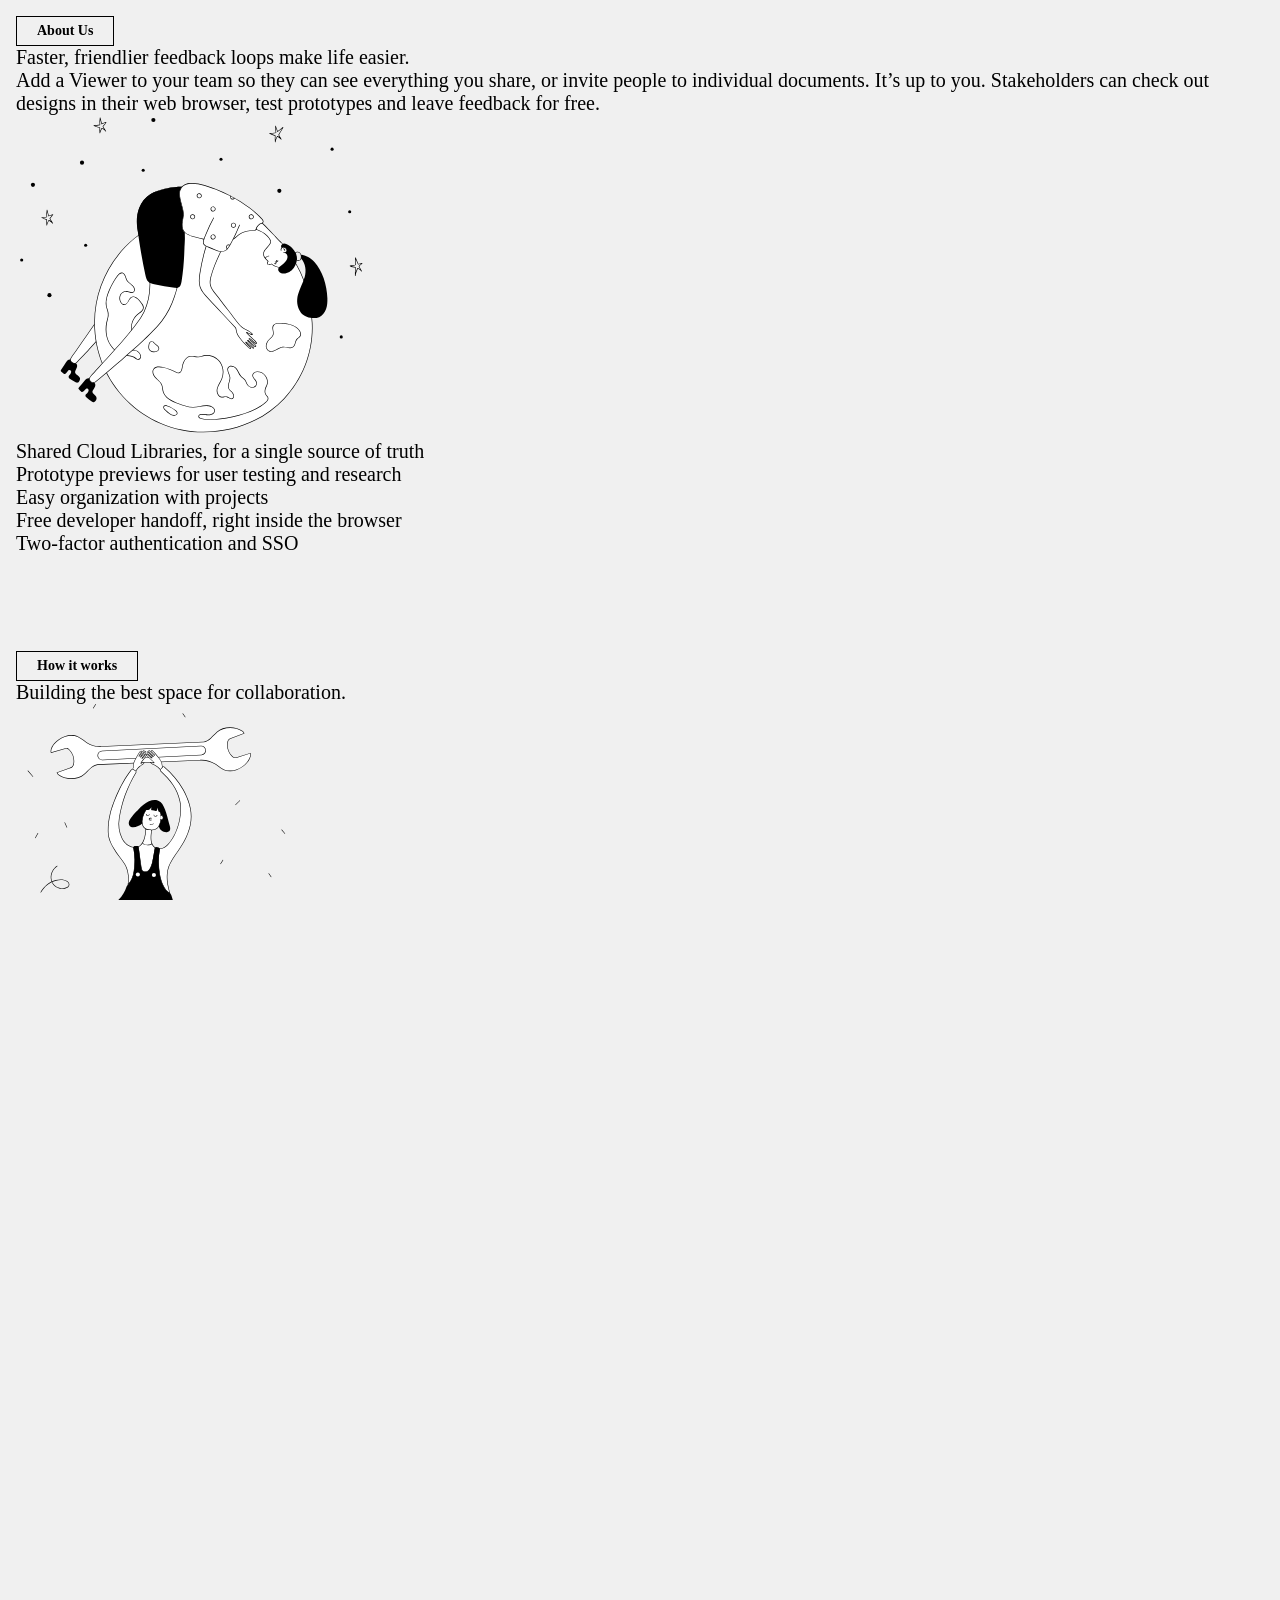
==== 2.html @ 7d736aa4 "FIrst Day" ====
<!DOCTYPE html>
<html lang="en">
  <head>
    <meta charset="UTF-8" />
    <meta name="viewport" content="width=device-width, initial-scale=1.0" />
    <link rel="stylesheet" href="./index.css" />
    <link rel="stylesheet" href="./styles.css" />
    <title>2</title>
  </head>
  <body>
    <nav></nav>

    <header></header>
    <div class="sections">
      <section class="section">
        <h2 class="section-header">About Us</h2>

        <div>
          <h3>Faster, friendlier feedback loops make life easier.</h3>
          <p>
            Add a Viewer to your team so they can see everything you share, or
            invite people to individual documents. It’s up to you. Stakeholders
            can check out designs in their web browser, test prototypes and
            leave feedback for free.
          </p>
        </div>

        <div>
          <img src="./imgs/illustrations/earthfcker.svg" alt="" />

          <ul>
            <li>Shared Cloud Libraries, for a single source of truth</li>
            <li>Prototype previews for user testing and research</li>
            <li>Easy organization with projects</li>
            <li>Free developer handoff, right inside the browser</li>
            <li>Two-factor authentication and SSO</li>
          </ul>
        </div>
      </section>

      <section class="section">
        <h2 class="section-header">How it works</h2>

        <h3>Building the best space for collaboration.</h3>

        <img src="./imgs/illustrations/chinila.svg" alt="" />

        <div class="steps">
          <div class="step">
            <img
              class="step-image"
              src="./imgs/uiElements/icons/puzzle.svg"
              alt=""
            />
            <div class="step-text">
              <h4 class="step-heading">Shared Cloud Libraries</h4>
              <p class="step-paragraph">
                Navigate to the Your work panel in the left sidebar. Select the
                library you want to share. Select the Share icon in the upper
                right to share the library.
              </p>
            </div>
          </div>
          <div class="step">
            <img
              class="step-image"
              src="./imgs/uiElements/icons/dev.svg"
              alt=""
            />
            <div class="step-text">
              <h4 class="step-heading">Free developer handoff, right inside</h4>
              <p class="step-paragraph">
                Cloud Inspector makes it easy for developers to get the
                information they need to turn pixels into code — all in the
                browser and, most importantly, for free.
              </p>
            </div>
          </div>
          <div class="step">
            <img
              class="step-image"
              src="./imgs/uiElements/icons/rocket.svg"
              alt=""
            />
            <div class="step-text">
              <h4 class="step-heading">Real-time collaborative editing</h4>
              <p class="step-paragraph">
                Room Service helps you build real-time collaborative features.
                Add real-time data sync! Let users edit the same data at the
                same time.
              </p>
            </div>
          </div>
          <div class="step">
            <img
              class="step-image"
              src="./imgs/uiElements/icons/box.svg"
              alt=""
            />
            <div class="step-text">
              <h4 class="step-heading">Integrations with the Cloud API</h4>
              <p class="step-paragraph">
                Unlocking that value requires an iPaaS that delivers the
                transformative power of APIs and integration.
              </p>
            </div>
          </div>
        </div>
      </section>
      <section class="section__price">
        <h2 class="section-header">PRICING</h2>
        <div>
          <h3>Select a membership level the right price for you.</h3>
          <p>
            Prices listed in USD. Taxes may apply. By using program you agree to
            our terms and policies.
          </p>
          <img src="./imgs/illustrations/svin.svg" alt="" />
        </div>
        <div class="pricing__sel">
          <div class="pricedesc">
            <div class="pricehead">
              <img
                src="./imgs/uiElements/price/p49.svg"
                alt=""
                class="priceimg"
              />
              <h4 class="pricename">A pay-once license, just for you</h4>
            </div>
            <ul class="pricepoint">
              <li class="pricepoint-item">
                <span class="pricepoint-dot"></span>The Mac app
              </li>
              <li class="pricepoint-item">
                <span class="pricepoint-dot"></span>Beautiful White_level
              </li>
              <li class="pricepoint-item">
                <span class="pricepoint-dot"></span>One year of saving
              </li>
            </ul>
          </div>
          <a
            href="https://www.youtube.com/watch?v=dQw4w9WgXcQ"
            class="button__black"
            >Join</a
          >
        </div>
        <div class="pricing__dark">
          <div class="pricedesc">
            <div class="pricehead">
              <img
                src="./imgs/uiElements/price/p99.svg"
                alt=""
                class="priceimg"
              />
              <h4 class="pricename__white">Pro account, just for you</h4>
            </div>
            <ul class="pricepoint">
              <li class="pricepoint-item__white">
                <span class="pricepoint-dot__white"></span>The Mac app
              </li>
              <li class="pricepoint-item__white">
                <span class="pricepoint-dot__white"></span>One year of Mac app
              </li>
              <li class="pricepoint-item__white">
                <span class="pricepoint-dot__white"></span>One year of saving
              </li>
              <li class="pricepoint-item__white">
                <span class="pricepoint-dot__white"></span>A personal Cloud
              </li>
              <li class="pricepoint-item__white">
                <span class="pricepoint-dot__white"></span>All tools, just for
                you
              </li>
            </ul>
          </div>
          <a
            href="https://www.youtube.com/watch?v=dQw4w9WgXcQ"
            class="button__white"
            >Join</a
          >
        </div>
        <div class="pricing">
          <div class="pricedesc">
            <div class="pricehead">
              <img
                src="./imgs/uiElements/price/p49.svg"
                alt=""
                class="priceimg"
              />
              <h4 class="pricename">A subscription for the whole team</h4>
            </div>
            <ul class="pricepoint">
              <li class="pricepoint-item">
                <span class="pricepoint-dot"></span>Access to the Mac app
              </li>
              <li class="pricepoint-item">
                <span class="pricepoint-dot"></span>Cloud workspace
              </li>
              <li class="pricepoint-item">
                <span class="pricepoint-dot"></span>Free Cloud access
              </li>
              <li class="pricepoint-item">
                <span class="pricepoint-dot"></span>Easy team management
              </li>
              <li class="pricepoint-item">
                <span class="pricepoint-dot"></span>No license key required
              </li>
            </ul>
          </div>
          <a
            href="https://www.youtube.com/watch?v=dQw4w9WgXcQ"
            class="button__black"
            >Join</a
          >
        </div>
      </section>
    </div>
    <footer></footer>
  </body>
</html>
---- index.css ----
* {
  scroll-behavior: smooth;
  list-style: none;
  transition: 0.2s;

  margin: 0;

  border: none;
  outline: 0;

  padding: 0;

  box-sizing: border-box;

  background: transparent;

  font-size: 20px;
  font-weight: 400;
  letter-spacing: normal;
  text-decoration: none;
  color: black;
  font-family: def;
  -webkit-font-smoothing: antialiased;
  -moz-osx-font-smoothing: grayscale;
}

@font-face {
  font-family: def;
  src: url("./fonts/PPNeueMachina-Regular.otf");
  font-weight: 400;
}
@font-face {
  font-family: def;
  src: url("./fonts/PPNeueMachina-Light.otf");
  font-weight: 300;
}

@font-face {
  font-family: def;
  src: url("./fonts/PPNeueMachina-Ultrabold.otf");
  font-weight: 800;
}

a,
button,
input[type="submit"] {
  cursor: pointer;
}

*:disabled {
  cursor: not-allowed;
}

input::-webkit-outer-spin-button,
input::-webkit-inner-spin-button {
  -webkit-appearance: none;
  margin: 0;
}

input[type="number"] {
  -moz-appearance: textfield;
}

img {
  user-drag: none;
  -webkit-user-drag: none;
  user-select: none;
  -moz-user-select: none;
  -webkit-user-select: none;
  -ms-user-select: none;
}

html,
body,
#root,
#app {
  background-color: #f0f0f0;

  overflow-x: hidden;
  min-height: 100svh;
  height: 100%;
}
---- styles.css ----
.sections {
  display: flex;
  flex-direction: column;
  align-items: flex-start;
  gap: 64px;
}
.section {
  padding: 16px;
  display: flex;
  flex-direction: column;
  align-items: flex-start;
}

.section__price {
  gap: 24px;
  padding: 16px;
  display: flex;
  flex-direction: column;
  align-items: flex-start;
}

.section-header {
  border: 1px solid black;

  padding: 6px 20px;

  font-size: 14px;
  font-weight: 800;
}

.pricedesc {
  display: flex;
  flex-direction: column;
  align-items: center;
  justify-content: flex-start;
  gap: 60px;
}

.pricing {
  background-color: white;
  height: 640px;
  width: 100%;
  display: flex;
  flex-direction: column;
  align-items: flex-start;
  justify-content: space-between;
  padding: 40px;
}

.pricing__sel {
  background-color: white;
  height: 640px;
  width: 100%;
  display: flex;
  border: 1px solid black;
  flex-direction: column;
  align-items: flex-start;
  justify-content: space-between;
  padding: 40px;
}

.pricing__dark {
  height: 640px;
  width: 100%;
  display: flex;
  flex-direction: column;
  align-items: flex-start;
  justify-content: space-between;
  padding: 40px;
  background-color: #151515;
}

.pricehead {
  display: flex;
  align-items: flex-start;
  justify-content: flex-start;
  flex-direction: column;
  gap: 20px;
}

.pricename {
  max-width: 213px;
}

.button__black {
  display: flex;
  background-color: black;
  color: white;
  flex-direction: row;
  justify-content: center;
  align-items: center;
  padding: 14px 36px;
  width: 100%;
}

.pricepoint {
  display: flex;
  flex-direction: column;
  gap: 24px;
}
.pricepoint-item {
  display: flex;
  align-items: center;
}
.pricepoint-dot {
  margin: 0 15px;
  display: block;

  width: 10px;
  height: 10px;
  background-color: #151515;
}

.button__white {
  display: flex;
  background-color: white;
  color: black;
  flex-direction: row;
  justify-content: center;
  align-items: center;
  padding: 14px 36px;
  width: 100%;
}

.pricepoint-dot__white {
  margin: 0 15px;
  display: block;

  width: 10px;
  height: 10px;
  background-color: white;
}

.pricename__white {
  color: white;
}
.pricepoint-item__white {
  color: white;
  display: flex;
  align-items: center;
}
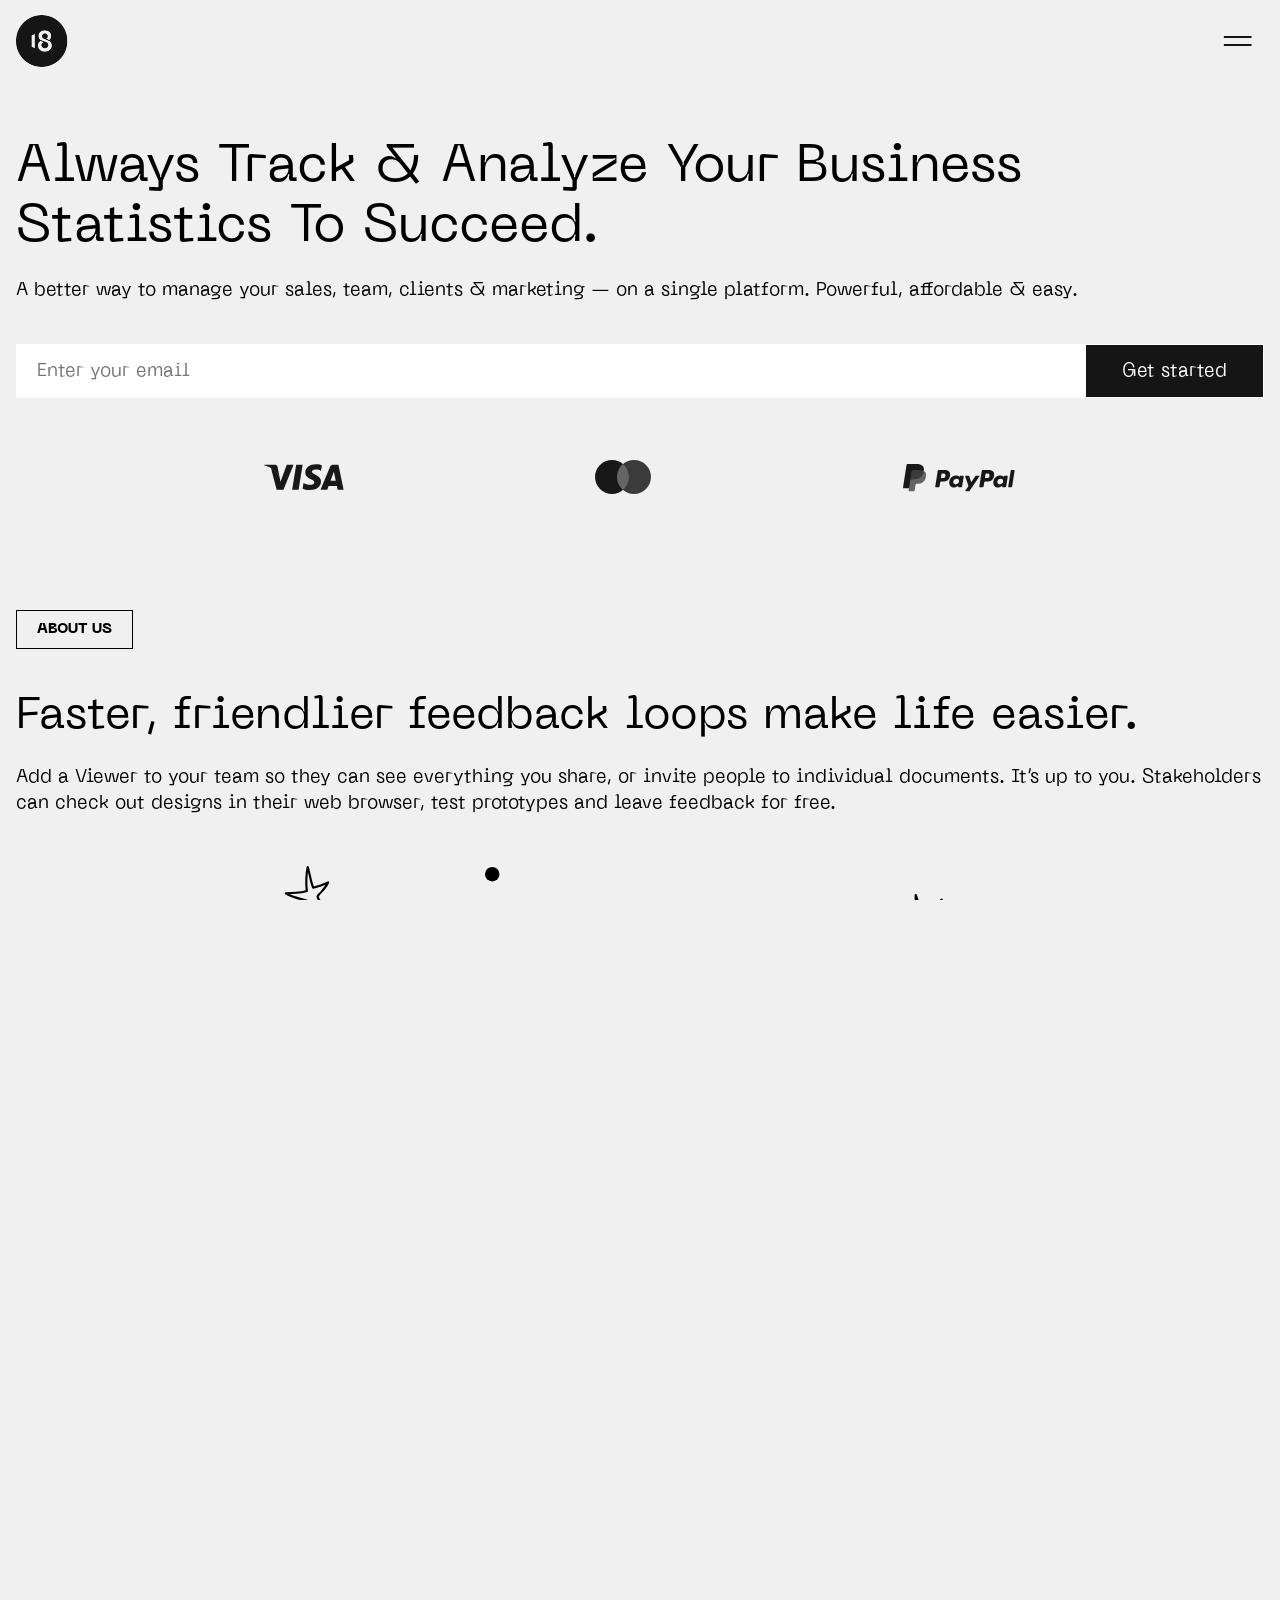
==== commit c257816b: "fix fonts and release mobile version" ====
--- a/2.html
+++ b/2.html
@@ -8,14 +8,47 @@
     <title>2</title>
   </head>
   <body>
-    <nav></nav>
-
-    <header></header>
+    <nav>
+      <div class="nav">
+        <img src="./imgs/logotype/18dark.png" alt="" />
+        <img src="./imgs/uiElements/icons/sandwich.svg" alt="" />
+      </div>
+    </nav>
+
+    <header>
+      <div class="header">
+        <div class="headerdesc">
+          <h1 class="header__heading">
+            Always Track & Analyze Your Business Statistics To Succeed.
+          </h1>
+          <p>
+            A better way to manage your sales, team, clients & marketing — on a
+            single platform. Powerful, affordable & easy.
+          </p>
+        </div>
+        <div class="headerstart">
+          <div class="headermail">
+            <input
+              type="text"
+              placeholder="Enter your email"
+              class="mailenter"
+            />
+            <a href="https://www.template.net/employee" class="getstarted"
+              >Get started</a
+            >
+          </div>
+          <div class="headerpay">
+            <img src="./imgs/uiElements/methods/visa.svg" alt="" />
+            <img src="./imgs/uiElements/methods/mastercard.svg" alt="" />
+            <img src="./imgs/uiElements/methods/paypal.svg" alt="" />
+          </div>
+        </div>
+      </div>
+    </header>
     <div class="sections">
       <section class="section">
         <h2 class="section-header">About Us</h2>
-
-        <div>
+        <div class="section-content">
           <h3>Faster, friendlier feedback loops make life easier.</h3>
           <p>
             Add a Viewer to your team so they can see everything you share, or
@@ -24,18 +57,33 @@
             leave feedback for free.
           </p>
         </div>
-
-        <div>
-          <img src="./imgs/illustrations/earthfcker.svg" alt="" />
-
-          <ul>
-            <li>Shared Cloud Libraries, for a single source of truth</li>
-            <li>Prototype previews for user testing and research</li>
-            <li>Easy organization with projects</li>
-            <li>Free developer handoff, right inside the browser</li>
-            <li>Two-factor authentication and SSO</li>
-          </ul>
-        </div>
+        <img
+          src="./imgs/illustrations/earthfcker.svg"
+          class="section_img"
+          alt=""
+        />
+
+        <ul class="pricepoint">
+          <li class="pricepoint-item">
+            <span class="pricepoint-dot"></span>Shared Cloud Libraries, for a
+            single source of truth
+          </li>
+          <li class="pricepoint-item">
+            <span class="pricepoint-dot"></span>Prototype previews for user
+            testing and research
+          </li>
+          <li class="pricepoint-item">
+            <span class="pricepoint-dot"></span>Easy organization with projects
+          </li>
+          <li class="pricepoint-item">
+            <span class="pricepoint-dot"></span>Free developer handoff, right
+            inside the browser
+          </li>
+          <li class="pricepoint-item">
+            <span class="pricepoint-dot"></span>Two-factor authentication and
+            SSO
+          </li>
+        </ul>
       </section>
 
       <section class="section">
@@ -43,7 +91,11 @@
 
         <h3>Building the best space for collaboration.</h3>
 
-        <img src="./imgs/illustrations/chinila.svg" alt="" />
+        <img
+          src="./imgs/illustrations/chinila.svg"
+          alt=""
+          class="section_img"
+        />
 
         <div class="steps">
           <div class="step">
@@ -107,115 +159,246 @@
           </div>
         </div>
       </section>
-      <section class="section__price">
+      <section class="section">
         <h2 class="section-header">PRICING</h2>
-        <div>
-          <h3>Select a membership level the right price for you.</h3>
+        <div class="priceing_cards">
+          <div class="section__price__desc">
+            <h3>Select a membership level the right price for you.</h3>
+            <p>
+              Prices listed in USD. Taxes may apply. By using program you agree
+              to our terms and policies.
+            </p>
+          </div>
+          <img src="./imgs/illustrations/svin.svg" alt="" class="section_img" />
+          <div class="pricing__sel">
+            <div class="pricedesc">
+              <div class="pricehead">
+                <img
+                  src="./imgs/uiElements/price/p49.svg"
+                  alt=""
+                  class="priceimg"
+                />
+                <h4 class="pricename">A pay-once license, just for you</h4>
+              </div>
+              <ul class="pricepoint">
+                <li class="pricepoint-item">
+                  <span class="pricepoint-dot"></span>The Mac app
+                </li>
+                <li class="pricepoint-item">
+                  <span class="pricepoint-dot"></span>Beautiful White_level
+                </li>
+                <li class="pricepoint-item">
+                  <span class="pricepoint-dot"></span>One year of saving
+                </li>
+              </ul>
+            </div>
+            <a
+              href="https://www.youtube.com/watch?v=dQw4w9WgXcQ"
+              class="button__black"
+              >Join</a
+            >
+          </div>
+          <div class="pricing__dark">
+            <div class="pricedesc">
+              <div class="pricehead">
+                <img
+                  src="./imgs/uiElements/price/p99.svg"
+                  alt=""
+                  class="priceimg"
+                />
+                <h4 class="pricename__white">Pro account, just for you</h4>
+              </div>
+              <ul class="pricepoint">
+                <li class="pricepoint-item__white">
+                  <span class="pricepoint-dot__white"></span>The Mac app
+                </li>
+                <li class="pricepoint-item__white">
+                  <span class="pricepoint-dot__white"></span>One year of Mac app
+                </li>
+                <li class="pricepoint-item__white">
+                  <span class="pricepoint-dot__white"></span>One year of saving
+                </li>
+                <li class="pricepoint-item__white">
+                  <span class="pricepoint-dot__white"></span>A personal Cloud
+                </li>
+                <li class="pricepoint-item__white">
+                  <span class="pricepoint-dot__white"></span>All tools, just for
+                  you
+                </li>
+              </ul>
+            </div>
+            <a
+              href="https://www.youtube.com/watch?v=dQw4w9WgXcQ"
+              class="button__white"
+              >Join</a
+            >
+          </div>
+          <div class="pricing">
+            <div class="pricedesc">
+              <div class="pricehead">
+                <img
+                  src="./imgs/uiElements/price/p49.svg"
+                  alt=""
+                  class="priceimg"
+                />
+                <h4 class="pricename">A subscription for the whole team</h4>
+              </div>
+              <ul class="pricepoint">
+                <li class="pricepoint-item">
+                  <span class="pricepoint-dot"></span>Access to the Mac app
+                </li>
+                <li class="pricepoint-item">
+                  <span class="pricepoint-dot"></span>Cloud workspace
+                </li>
+                <li class="pricepoint-item">
+                  <span class="pricepoint-dot"></span>Free Cloud access
+                </li>
+                <li class="pricepoint-item">
+                  <span class="pricepoint-dot"></span>Easy team management
+                </li>
+                <li class="pricepoint-item">
+                  <span class="pricepoint-dot"></span>No license key required
+                </li>
+              </ul>
+            </div>
+            <a
+              href="https://www.youtube.com/watch?v=dQw4w9WgXcQ"
+              class="button__black"
+              >Join</a
+            >
+          </div>
+        </div>
+      </section>
+      <section class="section">
+        <h2 class="section-header">faqs</h2>
+        <div class="section-content">
+          <h3>Common Questions</h3>
           <p>
-            Prices listed in USD. Taxes may apply. By using program you agree to
-            our terms and policies.
+            The online form also provides links to a set of frequently asked
+            questions, other information materials related to the financial
+            disclosure programme.
           </p>
-          <img src="./imgs/illustrations/svin.svg" alt="" />
-        </div>
-        <div class="pricing__sel">
-          <div class="pricedesc">
-            <div class="pricehead">
-              <img
-                src="./imgs/uiElements/price/p49.svg"
-                alt=""
-                class="priceimg"
-              />
-              <h4 class="pricename">A pay-once license, just for you</h4>
-            </div>
-            <ul class="pricepoint">
-              <li class="pricepoint-item">
-                <span class="pricepoint-dot"></span>The Mac app
-              </li>
-              <li class="pricepoint-item">
-                <span class="pricepoint-dot"></span>Beautiful White_level
-              </li>
-              <li class="pricepoint-item">
-                <span class="pricepoint-dot"></span>One year of saving
-              </li>
-            </ul>
-          </div>
-          <a
-            href="https://www.youtube.com/watch?v=dQw4w9WgXcQ"
-            class="button__black"
-            >Join</a
-          >
-        </div>
-        <div class="pricing__dark">
-          <div class="pricedesc">
-            <div class="pricehead">
-              <img
-                src="./imgs/uiElements/price/p99.svg"
-                alt=""
-                class="priceimg"
-              />
-              <h4 class="pricename__white">Pro account, just for you</h4>
-            </div>
-            <ul class="pricepoint">
-              <li class="pricepoint-item__white">
-                <span class="pricepoint-dot__white"></span>The Mac app
-              </li>
-              <li class="pricepoint-item__white">
-                <span class="pricepoint-dot__white"></span>One year of Mac app
-              </li>
-              <li class="pricepoint-item__white">
-                <span class="pricepoint-dot__white"></span>One year of saving
-              </li>
-              <li class="pricepoint-item__white">
-                <span class="pricepoint-dot__white"></span>A personal Cloud
-              </li>
-              <li class="pricepoint-item__white">
-                <span class="pricepoint-dot__white"></span>All tools, just for
-                you
-              </li>
-            </ul>
-          </div>
-          <a
-            href="https://www.youtube.com/watch?v=dQw4w9WgXcQ"
-            class="button__white"
-            >Join</a
-          >
-        </div>
-        <div class="pricing">
-          <div class="pricedesc">
-            <div class="pricehead">
-              <img
-                src="./imgs/uiElements/price/p49.svg"
-                alt=""
-                class="priceimg"
-              />
-              <h4 class="pricename">A subscription for the whole team</h4>
-            </div>
-            <ul class="pricepoint">
-              <li class="pricepoint-item">
-                <span class="pricepoint-dot"></span>Access to the Mac app
-              </li>
-              <li class="pricepoint-item">
-                <span class="pricepoint-dot"></span>Cloud workspace
-              </li>
-              <li class="pricepoint-item">
-                <span class="pricepoint-dot"></span>Free Cloud access
-              </li>
-              <li class="pricepoint-item">
-                <span class="pricepoint-dot"></span>Easy team management
-              </li>
-              <li class="pricepoint-item">
-                <span class="pricepoint-dot"></span>No license key required
-              </li>
-            </ul>
-          </div>
-          <a
-            href="https://www.youtube.com/watch?v=dQw4w9WgXcQ"
-            class="button__black"
-            >Join</a
-          >
+          <img
+            src="./imgs/illustrations/question.svg"
+            alt=""
+            class="section_img"
+          />
+        </div>
+        <div class="faqs">
+          <div class="faq">
+            <div class="faq-box">
+              <div class="faq-content">
+                <div class="faq-header">
+                  <h4 class="faq-header-text">
+                    How much does a Teams subscription cost?
+                  </h4>
+                  <img src="./imgs/uiElements/icons/plus.svg" alt="" />
+                </div>
+                <p class="faq-text">
+                  Contributors are members of your team who need access to use
+                  the Mac app to create and edit Sketch documents. These prices
+                  don’t include sales tax, which may still apply. Head over to
+                  our pricing page to get full details.
+                </p>
+              </div>
+            </div>
+          </div>
+          <div class="faq">
+            <div class="faq-box">
+              <div class="faq-content">
+                <div class="faq-header">
+                  <h4 class="faq-header-text">
+                    Do I still need to purchase licenses for the Mac app?
+                  </h4>
+                  <img src="./imgs/uiElements/icons/minus.svg" alt="" />
+                </div>
+                <p class="faq-text"></p>
+              </div>
+            </div>
+          </div>
+          <div class="faq">
+            <div class="faq-box">
+              <div class="faq-content">
+                <div class="faq-header">
+                  <h4 class="faq-header-text">
+                    What are the differences between Contributors and Viewers?
+                  </h4>
+                  <img src="./imgs/uiElements/icons/minus.svg" alt="" />
+                </div>
+                <p class="faq-text"></p>
+              </div>
+            </div>
+          </div>
+          <div class="faq">
+            <div class="faq-box">
+              <div class="faq-content">
+                <div class="faq-header">
+                  <h4 class="faq-header-text">
+                    How long does the free Teams subscription trial last?
+                  </h4>
+                  <img src="./imgs/uiElements/icons/minus.svg" alt="" />
+                </div>
+                <p class="faq-text"></p>
+              </div>
+            </div>
+          </div>
+          <div class="faq">
+            <div class="faq-box__last">
+              <div class="faq-content">
+                <div class="faq-header">
+                  <h4 class="faq-header-text">
+                    Will program for Teams replace volume licensing?
+                  </h4>
+                  <img src="./imgs/uiElements/icons/minus.svg" alt="" />
+                </div>
+                <p class="faq-text"></p>
+              </div>
+            </div>
+          </div>
         </div>
       </section>
     </div>
-    <footer></footer>
+    <footer class="footer">
+      <div class="logo">
+        <img src="./imgs/logotype/18light.png" alt="" />
+      </div>
+      <div class="footer-email">
+        <h3 class="footer-email__text">Want to recieve our awesome stories?</h3>
+        <div class="headermail">
+          <input type="text" placeholder="Enter your email" class="mailenter" />
+          <a href="https://www.template.net/employee" class="getstarted"
+            >Subscribe</a
+          >
+        </div>
+      </div>
+      <div class="footer-links">
+        <p class="footer-link">About us</p>
+        <p class="footer-link">How it works</p>
+        <p class="footer-link">Pricing</p>
+        <p class="footer-link">FAQs</p>
+      </div>
+      <div class="footer-links">
+        <p class="footer-link">Lead generation</p>
+        <p class="footer-link">Customer engagement</p>
+        <p class="footer-link">Customer support</p>
+        <p class="footer-link">Help Center Articles</p>
+        <p class="footer-link">Outbound Messages</p>
+      </div>
+      <div class="footer-links">
+        <p class="footer-link__heading">Email</p>
+        <p class="footer-link__alt">info@the18.design</p>
+      </div>
+      <div class="social">
+        <img src="./imgs/uiElements/social/facebook.svg" alt="" />
+        <img src="./imgs/uiElements/social/twitter.svg" alt="" />
+        <img src="./imgs/uiElements/social/google.svg" alt="" />
+        <img src="./imgs/uiElements/social/in.svg" alt="" />
+        <img src="./imgs/uiElements/social/youtube.svg" alt="" />
+      </div>
+      <p class="footer-link__alt">
+        © The 18 Design, <br />
+        All rights reserved.
+      </p>
+    </footer>
   </body>
 </html>
--- a/index.css
+++ b/index.css
@@ -14,7 +14,7 @@
 
   background: transparent;
 
-  font-size: 20px;
+  font-size: 18px;
   font-weight: 400;
   letter-spacing: normal;
   text-decoration: none;
--- a/styles.css
+++ b/styles.css
@@ -1,31 +1,106 @@
+p {
+  line-height: 26px;
+}
+
+h3 {
+  font-size: 44px;
+  line-height: 56px;
+}
+
+h4 {
+  font-size: 28px;
+}
+
+.header {
+  padding: 16px;
+  margin: 40px 0px 80px 0px;
+}
+
+.header__heading {
+  font-size: 52px;
+  line-height: 60px;
+}
+
 .sections {
+  padding: 16px;
   display: flex;
   flex-direction: column;
   align-items: flex-start;
   gap: 64px;
+  width: 100%;
+  margin-bottom: 115px;
 }
 .section {
-  padding: 16px;
-  display: flex;
-  flex-direction: column;
-  align-items: flex-start;
-}
-
-.section__price {
-  gap: 24px;
-  padding: 16px;
-  display: flex;
-  flex-direction: column;
-  align-items: flex-start;
+  display: flex;
+  flex-direction: column;
+  align-items: flex-start;
+  gap: 40px;
+  width: 100%;
+}
+
+.priceing_cards {
+  gap: 40px;
+  display: flex;
+  flex-direction: column;
+  align-items: center;
+}
+
+.section__price__desc {
+  gap: 20px;
+  display: flex;
+  flex-direction: column;
+  align-items: center;
 }
 
 .section-header {
   border: 1px solid black;
-
-  padding: 6px 20px;
-
+  padding: 12px 20px;
   font-size: 14px;
   font-weight: 800;
+  text-transform: uppercase;
+}
+
+.section-content {
+  gap: 20px;
+  display: flex;
+  flex-direction: column;
+  align-items: flex-start;
+  justify-content: center;
+  width: 100%;
+}
+
+.section_img {
+  display: flex;
+  justify-self: center;
+  width: 100%;
+  height: 100%;
+}
+
+.step {
+  gap: 20px;
+  display: flex;
+  flex-direction: column;
+  align-items: flex-start;
+  justify-content: center;
+  width: 100%;
+}
+
+.steps {
+  gap: 40px;
+  display: flex;
+  flex-direction: column;
+  align-items: flex-start;
+  justify-content: center;
+  width: 100%;
+}
+
+.step-text {
+  gap: 20px;
+  display: flex;
+  flex-direction: column;
+  align-items: flex-start;
+  justify-content: center;
+  width: 100%;
 }
 
 .pricedesc {
@@ -39,18 +114,18 @@
 .pricing {
   background-color: white;
   height: 640px;
-  width: 100%;
   display: flex;
   flex-direction: column;
   align-items: flex-start;
   justify-content: space-between;
   padding: 40px;
+  max-width: 328px;
 }
 
 .pricing__sel {
   background-color: white;
   height: 640px;
-  width: 100%;
+  max-width: 328px;
   display: flex;
   border: 1px solid black;
   flex-direction: column;
@@ -61,7 +136,7 @@
 
 .pricing__dark {
   height: 640px;
-  width: 100%;
+  max-width: 328px;
   display: flex;
   flex-direction: column;
   align-items: flex-start;
@@ -103,9 +178,8 @@
   align-items: center;
 }
 .pricepoint-dot {
-  margin: 0 15px;
+  margin: 0px 15px;
   display: block;
-
   width: 10px;
   height: 10px;
   background-color: #151515;
@@ -139,3 +213,164 @@
   display: flex;
   align-items: center;
 }
+
+.nav {
+  display: flex;
+  flex-direction: row;
+  justify-content: space-between;
+  padding: 15px 16px;
+}
+
+.header {
+  display: flex;
+  flex-direction: column;
+  justify-content: flex-start;
+  align-items: flex-start;
+  gap: 40px;
+}
+
+.headerdesc {
+  display: flex;
+  flex-direction: column;
+  justify-content: flex-start;
+  align-items: flex-start;
+  gap: 20px;
+}
+
+.headerstart {
+  display: flex;
+  flex-direction: column;
+  align-items: flex-start;
+  justify-content: flex-start;
+  width: 100%;
+  gap: 60px;
+}
+
+.headermail {
+  display: flex;
+  flex-direction: row;
+  justify-content: center;
+  align-items: center;
+  width: 100%;
+  border: 1px solid white;
+}
+
+.mailenter {
+  display: flex;
+  flex-direction: row;
+  align-items: start;
+  justify-content: center;
+  height: 52px;
+  width: 100%;
+  padding: 16px 20px;
+  background-color: white;
+}
+
+.getstarted {
+  display: flex;
+  width: 200px;
+  height: 52px;
+  flex-direction: row;
+  align-items: center;
+  justify-content: center;
+  padding: 16px 20px;
+  background-color: #151515;
+  color: white;
+}
+
+.headerpay {
+  display: flex;
+  flex-direction: row;
+  justify-content: space-evenly;
+  align-items: center;
+  width: 100%;
+}
+
+.faq-content {
+  display: flex;
+  flex-direction: column;
+  justify-content: space-between;
+  align-items: flex-start;
+  gap: 20px;
+  margin: 20px 0px 20px 0px;
+}
+.faq-box {
+  display: flex;
+  flex-direction: column;
+  justify-content: space-between;
+  align-items: flex-start;
+  border-bottom: #151515 1px solid;
+}
+
+.faq-header {
+  display: flex;
+  flex-direction: row;
+  justify-content: space-between;
+  align-items: flex-start;
+}
+
+.faq-header-text {
+  font-size: 20px;
+  font-weight: 800;
+}
+
+.faq-box__last {
+  display: flex;
+  flex-direction: column;
+  justify-content: space-between;
+  align-items: flex-start;
+}
+
+.footer {
+  padding: 16px;
+  display: flex;
+  flex-direction: column;
+  align-items: center;
+  gap: 60px;
+  width: 100%;
+  background-color: #151515;
+  padding: 32px 16px 32px 16px;
+}
+
+.footer-email {
+  display: flex;
+  flex-direction: column;
+  justify-content: flex-start;
+  align-items: flex-start;
+  gap: 20px;
+}
+
+.footer-email__text {
+  color: white;
+  font-size: 32px;
+}
+
+.footer-links {
+  display: flex;
+  flex-direction: column;
+  justify-content: flex-start;
+  align-items: center;
+  gap: 24px;
+}
+
+.footer-link {
+  color: white;
+}
+
+.footer-link__heading {
+  color: white;
+  font-size: 20px;
+  font-weight: 800;
+}
+
+.footer-link__alt {
+  color: white;
+  font-family: "Times New Roman", Times, serif;
+}
+
+.social {
+  display: flex;
+  flex-direction: row;
+  justify-content: space-between;
+  width: 100%;
+}
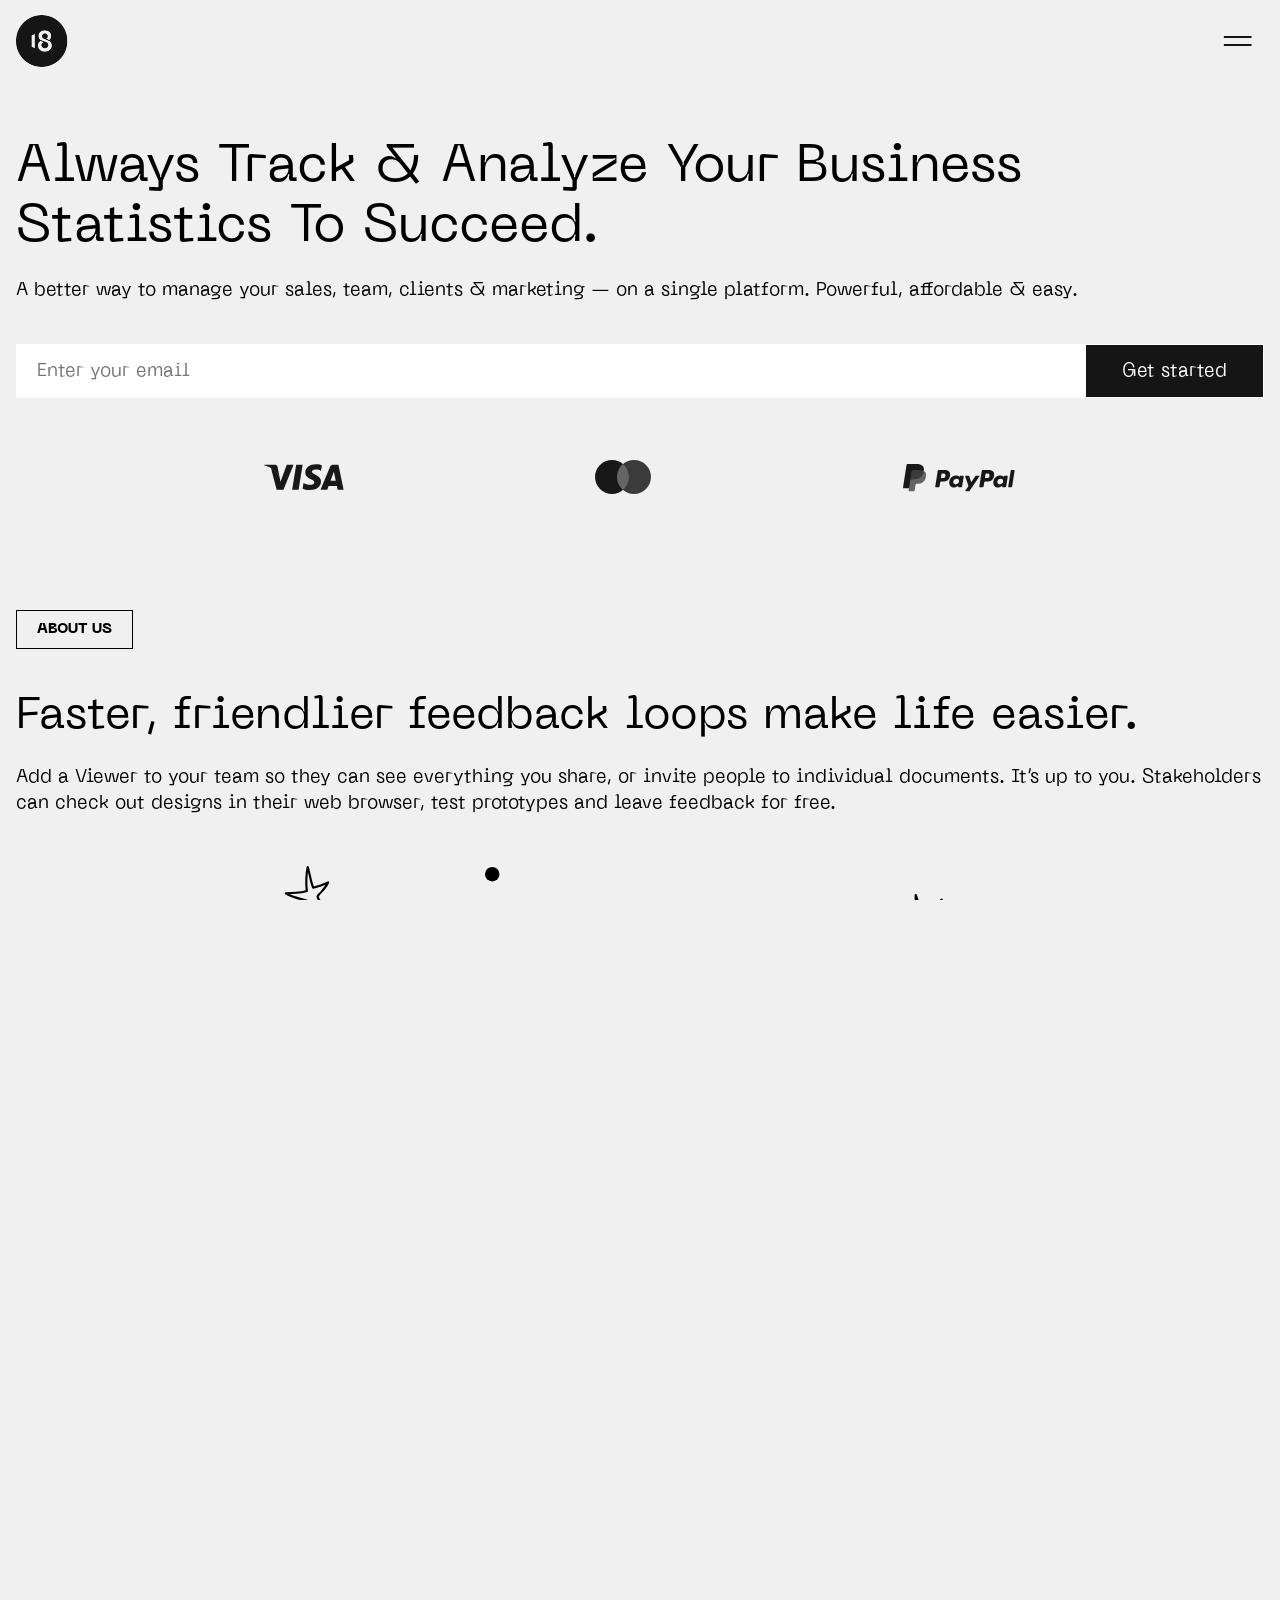
==== commit 261303cb: "fixed footer icon" ====
--- a/2.html
+++ b/2.html
@@ -385,7 +385,7 @@
         <p class="footer-link">Outbound Messages</p>
       </div>
       <div class="footer-links">
-        <p class="footer-link__heading">Email</p>
+        <h4 class="footer-link__heading">Email</h4>
         <p class="footer-link__alt">info@the18.design</p>
       </div>
       <div class="social">
@@ -395,10 +395,12 @@
         <img src="./imgs/uiElements/social/in.svg" alt="" />
         <img src="./imgs/uiElements/social/youtube.svg" alt="" />
       </div>
-      <p class="footer-link__alt">
-        © The 18 Design, <br />
-        All rights reserved.
-      </p>
+      <div class="footer-links">
+        <p class="footer-link__alt">
+          © The 18 Design, <br />
+          All rights reserved.
+        </p>
+      </div>
     </footer>
   </body>
 </html>
--- a/styles.css
+++ b/styles.css
@@ -325,7 +325,7 @@
   padding: 16px;
   display: flex;
   flex-direction: column;
-  align-items: center;
+  align-items: flex-start;
   gap: 60px;
   width: 100%;
   background-color: #151515;
@@ -351,6 +351,7 @@
   justify-content: flex-start;
   align-items: center;
   gap: 24px;
+  width: 100%;
 }
 
 .footer-link {
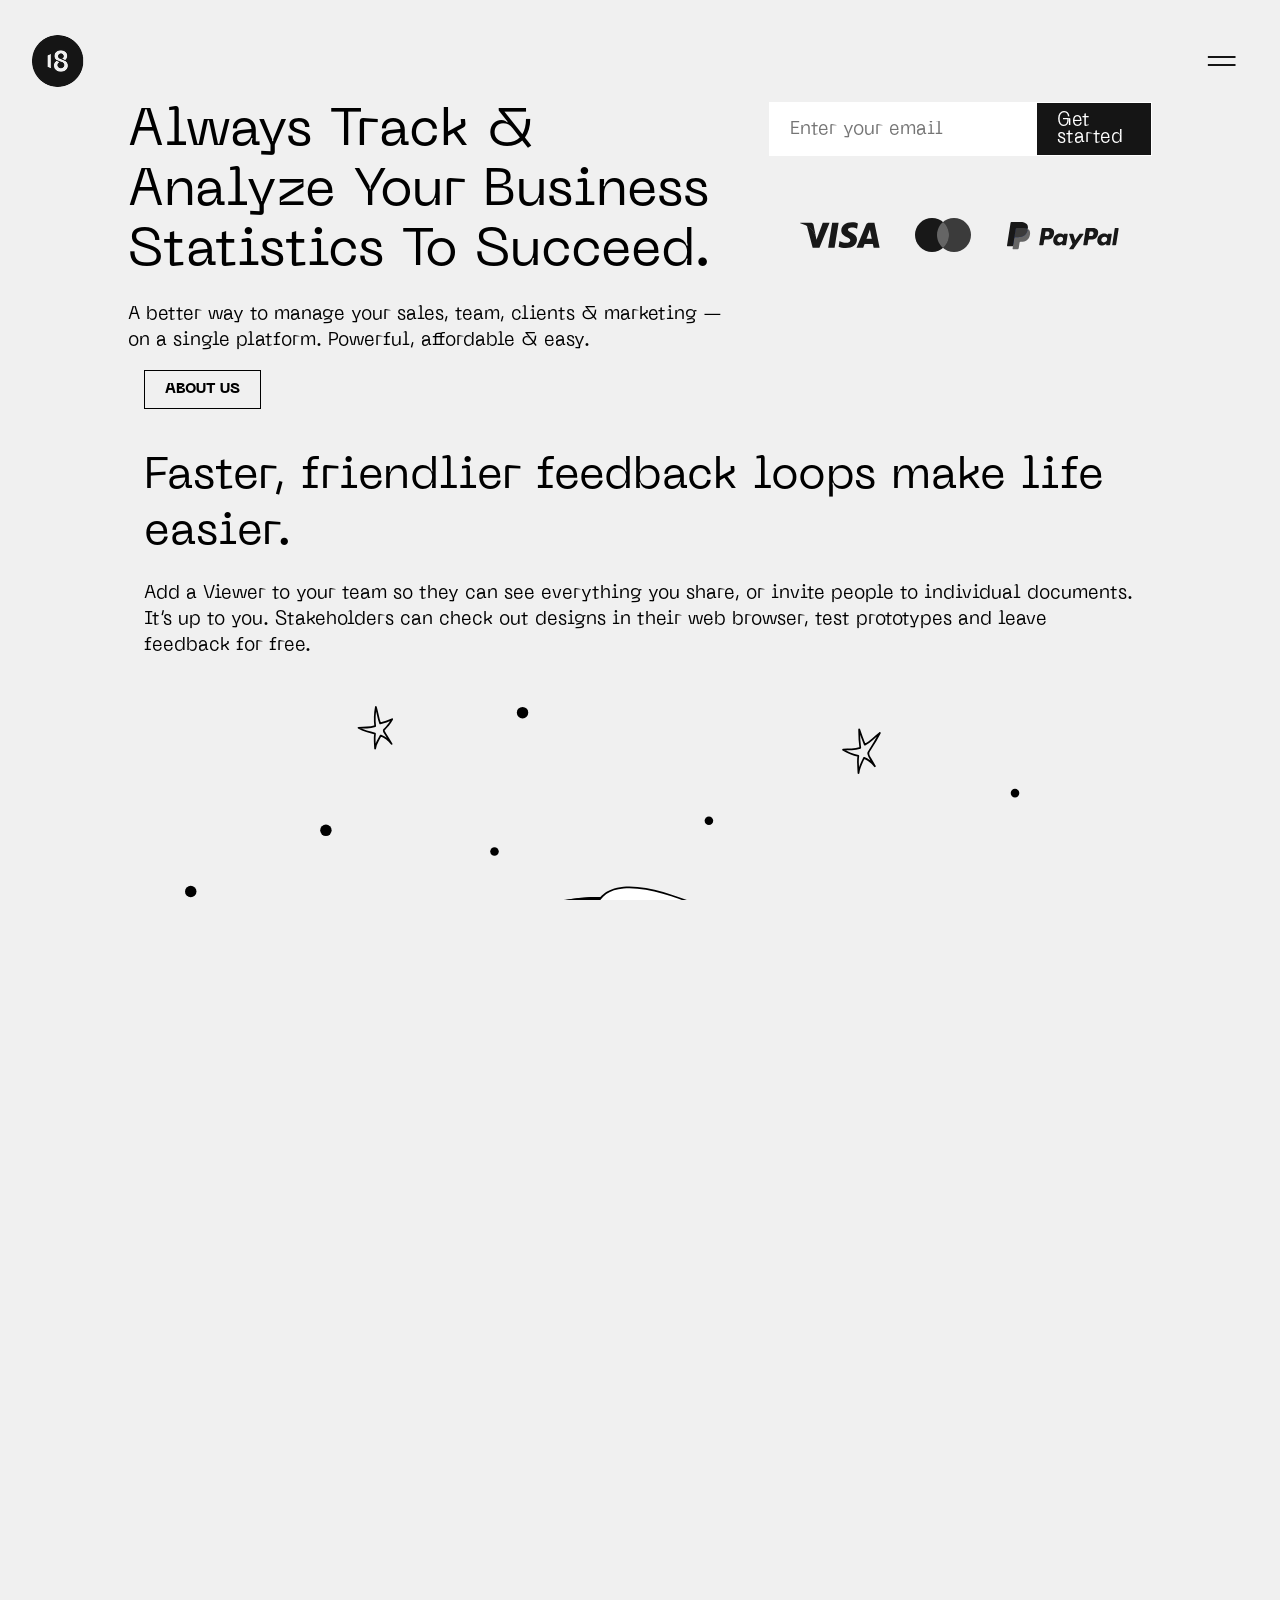
==== commit be452e14: "update" ====
--- a/2.html
+++ b/2.html
@@ -15,8 +15,8 @@
       </div>
     </nav>
 
-    <header>
-      <div class="header">
+    <main>
+      <header class="header">
         <div class="headerdesc">
           <h1 class="header__heading">
             Always Track & Analyze Your Business Statistics To Succeed.
@@ -43,321 +43,330 @@
             <img src="./imgs/uiElements/methods/paypal.svg" alt="" />
           </div>
         </div>
-      </div>
-    </header>
-    <div class="sections">
-      <section class="section">
-        <h2 class="section-header">About Us</h2>
-        <div class="section-content">
-          <h3>Faster, friendlier feedback loops make life easier.</h3>
-          <p>
-            Add a Viewer to your team so they can see everything you share, or
-            invite people to individual documents. It’s up to you. Stakeholders
-            can check out designs in their web browser, test prototypes and
-            leave feedback for free.
-          </p>
-        </div>
-        <img
-          src="./imgs/illustrations/earthfcker.svg"
-          class="section_img"
-          alt=""
-        />
-
-        <ul class="pricepoint">
-          <li class="pricepoint-item">
-            <span class="pricepoint-dot"></span>Shared Cloud Libraries, for a
-            single source of truth
-          </li>
-          <li class="pricepoint-item">
-            <span class="pricepoint-dot"></span>Prototype previews for user
-            testing and research
-          </li>
-          <li class="pricepoint-item">
-            <span class="pricepoint-dot"></span>Easy organization with projects
-          </li>
-          <li class="pricepoint-item">
-            <span class="pricepoint-dot"></span>Free developer handoff, right
-            inside the browser
-          </li>
-          <li class="pricepoint-item">
-            <span class="pricepoint-dot"></span>Two-factor authentication and
-            SSO
-          </li>
-        </ul>
-      </section>
-
-      <section class="section">
-        <h2 class="section-header">How it works</h2>
-
-        <h3>Building the best space for collaboration.</h3>
-
-        <img
-          src="./imgs/illustrations/chinila.svg"
-          alt=""
-          class="section_img"
-        />
-
-        <div class="steps">
-          <div class="step">
-            <img
-              class="step-image"
-              src="./imgs/uiElements/icons/puzzle.svg"
-              alt=""
-            />
-            <div class="step-text">
-              <h4 class="step-heading">Shared Cloud Libraries</h4>
-              <p class="step-paragraph">
-                Navigate to the Your work panel in the left sidebar. Select the
-                library you want to share. Select the Share icon in the upper
-                right to share the library.
-              </p>
-            </div>
-          </div>
-          <div class="step">
-            <img
-              class="step-image"
-              src="./imgs/uiElements/icons/dev.svg"
-              alt=""
-            />
-            <div class="step-text">
-              <h4 class="step-heading">Free developer handoff, right inside</h4>
-              <p class="step-paragraph">
-                Cloud Inspector makes it easy for developers to get the
-                information they need to turn pixels into code — all in the
-                browser and, most importantly, for free.
-              </p>
-            </div>
-          </div>
-          <div class="step">
-            <img
-              class="step-image"
-              src="./imgs/uiElements/icons/rocket.svg"
-              alt=""
-            />
-            <div class="step-text">
-              <h4 class="step-heading">Real-time collaborative editing</h4>
-              <p class="step-paragraph">
-                Room Service helps you build real-time collaborative features.
-                Add real-time data sync! Let users edit the same data at the
-                same time.
-              </p>
-            </div>
-          </div>
-          <div class="step">
-            <img
-              class="step-image"
-              src="./imgs/uiElements/icons/box.svg"
-              alt=""
-            />
-            <div class="step-text">
-              <h4 class="step-heading">Integrations with the Cloud API</h4>
-              <p class="step-paragraph">
-                Unlocking that value requires an iPaaS that delivers the
-                transformative power of APIs and integration.
-              </p>
-            </div>
-          </div>
-        </div>
-      </section>
-      <section class="section">
-        <h2 class="section-header">PRICING</h2>
-        <div class="priceing_cards">
-          <div class="section__price__desc">
-            <h3>Select a membership level the right price for you.</h3>
+      </header>
+      <div class="sections">
+        <section class="section">
+          <h2 class="section-header">About Us</h2>
+          <div class="section-content">
+            <h3>Faster, friendlier feedback loops make life easier.</h3>
             <p>
-              Prices listed in USD. Taxes may apply. By using program you agree
-              to our terms and policies.
+              Add a Viewer to your team so they can see everything you share, or
+              invite people to individual documents. It’s up to you.
+              Stakeholders can check out designs in their web browser, test
+              prototypes and leave feedback for free.
             </p>
           </div>
-          <img src="./imgs/illustrations/svin.svg" alt="" class="section_img" />
-          <div class="pricing__sel">
-            <div class="pricedesc">
-              <div class="pricehead">
-                <img
-                  src="./imgs/uiElements/price/p49.svg"
-                  alt=""
-                  class="priceimg"
-                />
-                <h4 class="pricename">A pay-once license, just for you</h4>
-              </div>
-              <ul class="pricepoint">
-                <li class="pricepoint-item">
-                  <span class="pricepoint-dot"></span>The Mac app
-                </li>
-                <li class="pricepoint-item">
-                  <span class="pricepoint-dot"></span>Beautiful White_level
-                </li>
-                <li class="pricepoint-item">
-                  <span class="pricepoint-dot"></span>One year of saving
-                </li>
-              </ul>
-            </div>
-            <a
-              href="https://www.youtube.com/watch?v=dQw4w9WgXcQ"
-              class="button__black"
-              >Join</a
-            >
-          </div>
-          <div class="pricing__dark">
-            <div class="pricedesc">
-              <div class="pricehead">
-                <img
-                  src="./imgs/uiElements/price/p99.svg"
-                  alt=""
-                  class="priceimg"
-                />
-                <h4 class="pricename__white">Pro account, just for you</h4>
-              </div>
-              <ul class="pricepoint">
-                <li class="pricepoint-item__white">
-                  <span class="pricepoint-dot__white"></span>The Mac app
-                </li>
-                <li class="pricepoint-item__white">
-                  <span class="pricepoint-dot__white"></span>One year of Mac app
-                </li>
-                <li class="pricepoint-item__white">
-                  <span class="pricepoint-dot__white"></span>One year of saving
-                </li>
-                <li class="pricepoint-item__white">
-                  <span class="pricepoint-dot__white"></span>A personal Cloud
-                </li>
-                <li class="pricepoint-item__white">
-                  <span class="pricepoint-dot__white"></span>All tools, just for
-                  you
-                </li>
-              </ul>
-            </div>
-            <a
-              href="https://www.youtube.com/watch?v=dQw4w9WgXcQ"
-              class="button__white"
-              >Join</a
-            >
-          </div>
-          <div class="pricing">
-            <div class="pricedesc">
-              <div class="pricehead">
-                <img
-                  src="./imgs/uiElements/price/p49.svg"
-                  alt=""
-                  class="priceimg"
-                />
-                <h4 class="pricename">A subscription for the whole team</h4>
-              </div>
-              <ul class="pricepoint">
-                <li class="pricepoint-item">
-                  <span class="pricepoint-dot"></span>Access to the Mac app
-                </li>
-                <li class="pricepoint-item">
-                  <span class="pricepoint-dot"></span>Cloud workspace
-                </li>
-                <li class="pricepoint-item">
-                  <span class="pricepoint-dot"></span>Free Cloud access
-                </li>
-                <li class="pricepoint-item">
-                  <span class="pricepoint-dot"></span>Easy team management
-                </li>
-                <li class="pricepoint-item">
-                  <span class="pricepoint-dot"></span>No license key required
-                </li>
-              </ul>
-            </div>
-            <a
-              href="https://www.youtube.com/watch?v=dQw4w9WgXcQ"
-              class="button__black"
-              >Join</a
-            >
-          </div>
-        </div>
-      </section>
-      <section class="section">
-        <h2 class="section-header">faqs</h2>
-        <div class="section-content">
-          <h3>Common Questions</h3>
-          <p>
-            The online form also provides links to a set of frequently asked
-            questions, other information materials related to the financial
-            disclosure programme.
-          </p>
           <img
-            src="./imgs/illustrations/question.svg"
+            src="./imgs/illustrations/earthfcker.svg"
+            class="section_img"
+            alt=""
+          />
+
+          <ul class="pricepoint">
+            <li class="pricepoint-item">
+              <span class="pricepoint-dot"></span>Shared Cloud Libraries, for a
+              single source of truth
+            </li>
+            <li class="pricepoint-item">
+              <span class="pricepoint-dot"></span>Prototype previews for user
+              testing and research
+            </li>
+            <li class="pricepoint-item">
+              <span class="pricepoint-dot"></span>Easy organization with
+              projects
+            </li>
+            <li class="pricepoint-item">
+              <span class="pricepoint-dot"></span>Free developer handoff, right
+              inside the browser
+            </li>
+            <li class="pricepoint-item">
+              <span class="pricepoint-dot"></span>Two-factor authentication and
+              SSO
+            </li>
+          </ul>
+        </section>
+
+        <section class="section">
+          <h2 class="section-header">How it works</h2>
+
+          <h3>Building the best space for collaboration.</h3>
+
+          <img
+            src="./imgs/illustrations/chinila.svg"
             alt=""
             class="section_img"
           />
-        </div>
-        <div class="faqs">
-          <div class="faq">
-            <div class="faq-box">
-              <div class="faq-content">
-                <div class="faq-header">
-                  <h4 class="faq-header-text">
-                    How much does a Teams subscription cost?
-                  </h4>
-                  <img src="./imgs/uiElements/icons/plus.svg" alt="" />
-                </div>
-                <p class="faq-text">
-                  Contributors are members of your team who need access to use
-                  the Mac app to create and edit Sketch documents. These prices
-                  don’t include sales tax, which may still apply. Head over to
-                  our pricing page to get full details.
+
+          <div class="steps">
+            <div class="step">
+              <img
+                class="step-image"
+                src="./imgs/uiElements/icons/puzzle.svg"
+                alt=""
+              />
+              <div class="step-text">
+                <h4 class="step-heading">Shared Cloud Libraries</h4>
+                <p class="step-paragraph">
+                  Navigate to the Your work panel in the left sidebar. Select
+                  the library you want to share. Select the Share icon in the
+                  upper right to share the library.
                 </p>
               </div>
             </div>
-          </div>
-          <div class="faq">
-            <div class="faq-box">
-              <div class="faq-content">
-                <div class="faq-header">
-                  <h4 class="faq-header-text">
-                    Do I still need to purchase licenses for the Mac app?
-                  </h4>
-                  <img src="./imgs/uiElements/icons/minus.svg" alt="" />
-                </div>
-                <p class="faq-text"></p>
-              </div>
-            </div>
-          </div>
-          <div class="faq">
-            <div class="faq-box">
-              <div class="faq-content">
-                <div class="faq-header">
-                  <h4 class="faq-header-text">
-                    What are the differences between Contributors and Viewers?
-                  </h4>
-                  <img src="./imgs/uiElements/icons/minus.svg" alt="" />
-                </div>
-                <p class="faq-text"></p>
-              </div>
-            </div>
-          </div>
-          <div class="faq">
-            <div class="faq-box">
-              <div class="faq-content">
-                <div class="faq-header">
-                  <h4 class="faq-header-text">
-                    How long does the free Teams subscription trial last?
-                  </h4>
-                  <img src="./imgs/uiElements/icons/minus.svg" alt="" />
-                </div>
-                <p class="faq-text"></p>
-              </div>
-            </div>
-          </div>
-          <div class="faq">
-            <div class="faq-box__last">
-              <div class="faq-content">
-                <div class="faq-header">
-                  <h4 class="faq-header-text">
-                    Will program for Teams replace volume licensing?
-                  </h4>
-                  <img src="./imgs/uiElements/icons/minus.svg" alt="" />
-                </div>
-                <p class="faq-text"></p>
-              </div>
-            </div>
-          </div>
-        </div>
-      </section>
-    </div>
+            <div class="step">
+              <img
+                class="step-image"
+                src="./imgs/uiElements/icons/dev.svg"
+                alt=""
+              />
+              <div class="step-text">
+                <h4 class="step-heading">
+                  Free developer handoff, right inside
+                </h4>
+                <p class="step-paragraph">
+                  Cloud Inspector makes it easy for developers to get the
+                  information they need to turn pixels into code — all in the
+                  browser and, most importantly, for free.
+                </p>
+              </div>
+            </div>
+            <div class="step">
+              <img
+                class="step-image"
+                src="./imgs/uiElements/icons/rocket.svg"
+                alt=""
+              />
+              <div class="step-text">
+                <h4 class="step-heading">Real-time collaborative editing</h4>
+                <p class="step-paragraph">
+                  Room Service helps you build real-time collaborative features.
+                  Add real-time data sync! Let users edit the same data at the
+                  same time.
+                </p>
+              </div>
+            </div>
+            <div class="step">
+              <img
+                class="step-image"
+                src="./imgs/uiElements/icons/box.svg"
+                alt=""
+              />
+              <div class="step-text">
+                <h4 class="step-heading">Integrations with the Cloud API</h4>
+                <p class="step-paragraph">
+                  Unlocking that value requires an iPaaS that delivers the
+                  transformative power of APIs and integration.
+                </p>
+              </div>
+            </div>
+          </div>
+        </section>
+        <section class="section">
+          <h2 class="section-header">PRICING</h2>
+          <div class="priceing_cards">
+            <div class="section__price__desc">
+              <h3>Select a membership level the right price for you.</h3>
+              <p>
+                Prices listed in USD. Taxes may apply. By using program you
+                agree to our terms and policies.
+              </p>
+            </div>
+            <img
+              src="./imgs/illustrations/svin.svg"
+              alt=""
+              class="section_img"
+            />
+            <div class="pricing__sel">
+              <div class="pricedesc">
+                <div class="pricehead">
+                  <img
+                    src="./imgs/uiElements/price/p49.svg"
+                    alt=""
+                    class="priceimg"
+                  />
+                  <h4 class="pricename">A pay-once license, just for you</h4>
+                </div>
+                <ul class="pricepoint">
+                  <li class="pricepoint-item">
+                    <span class="pricepoint-dot"></span>The Mac app
+                  </li>
+                  <li class="pricepoint-item">
+                    <span class="pricepoint-dot"></span>Beautiful White_level
+                  </li>
+                  <li class="pricepoint-item">
+                    <span class="pricepoint-dot"></span>One year of saving
+                  </li>
+                </ul>
+              </div>
+              <a
+                href="https://www.youtube.com/watch?v=dQw4w9WgXcQ"
+                class="button__black"
+                >Join</a
+              >
+            </div>
+            <div class="pricing__dark">
+              <div class="pricedesc">
+                <div class="pricehead">
+                  <img
+                    src="./imgs/uiElements/price/p99.svg"
+                    alt=""
+                    class="priceimg"
+                  />
+                  <h4 class="pricename__white">Pro account, just for you</h4>
+                </div>
+                <ul class="pricepoint">
+                  <li class="pricepoint-item__white">
+                    <span class="pricepoint-dot__white"></span>The Mac app
+                  </li>
+                  <li class="pricepoint-item__white">
+                    <span class="pricepoint-dot__white"></span>One year of Mac
+                    app
+                  </li>
+                  <li class="pricepoint-item__white">
+                    <span class="pricepoint-dot__white"></span>One year of
+                    saving
+                  </li>
+                  <li class="pricepoint-item__white">
+                    <span class="pricepoint-dot__white"></span>A personal Cloud
+                  </li>
+                  <li class="pricepoint-item__white">
+                    <span class="pricepoint-dot__white"></span>All tools, just
+                    for you
+                  </li>
+                </ul>
+              </div>
+              <a
+                href="https://www.youtube.com/watch?v=dQw4w9WgXcQ"
+                class="button__white"
+                >Join</a
+              >
+            </div>
+            <div class="pricing">
+              <div class="pricedesc">
+                <div class="pricehead">
+                  <img
+                    src="./imgs/uiElements/price/p49.svg"
+                    alt=""
+                    class="priceimg"
+                  />
+                  <h4 class="pricename">A subscription for the whole team</h4>
+                </div>
+                <ul class="pricepoint">
+                  <li class="pricepoint-item">
+                    <span class="pricepoint-dot"></span>Access to the Mac app
+                  </li>
+                  <li class="pricepoint-item">
+                    <span class="pricepoint-dot"></span>Cloud workspace
+                  </li>
+                  <li class="pricepoint-item">
+                    <span class="pricepoint-dot"></span>Free Cloud access
+                  </li>
+                  <li class="pricepoint-item">
+                    <span class="pricepoint-dot"></span>Easy team management
+                  </li>
+                  <li class="pricepoint-item">
+                    <span class="pricepoint-dot"></span>No license key required
+                  </li>
+                </ul>
+              </div>
+              <a
+                href="https://www.youtube.com/watch?v=dQw4w9WgXcQ"
+                class="button__black"
+                >Join</a
+              >
+            </div>
+          </div>
+        </section>
+        <section class="section">
+          <h2 class="section-header">faqs</h2>
+          <div class="section-content">
+            <h3>Common Questions</h3>
+            <p>
+              The online form also provides links to a set of frequently asked
+              questions, other information materials related to the financial
+              disclosure programme.
+            </p>
+            <img
+              src="./imgs/illustrations/question.svg"
+              alt=""
+              class="section_img"
+            />
+          </div>
+          <div class="faqs">
+            <div class="faq">
+              <div class="faq-box">
+                <div class="faq-content">
+                  <div class="faq-header">
+                    <h4 class="faq-header-text">
+                      How much does a Teams subscription cost?
+                    </h4>
+                    <img src="./imgs/uiElements/icons/plus.svg" alt="" />
+                  </div>
+                  <p class="faq-text">
+                    Contributors are members of your team who need access to use
+                    the Mac app to create and edit Sketch documents. These
+                    prices don’t include sales tax, which may still apply. Head
+                    over to our pricing page to get full details.
+                  </p>
+                </div>
+              </div>
+            </div>
+            <div class="faq">
+              <div class="faq-box">
+                <div class="faq-content">
+                  <div class="faq-header">
+                    <h4 class="faq-header-text">
+                      Do I still need to purchase licenses for the Mac app?
+                    </h4>
+                    <img src="./imgs/uiElements/icons/minus.svg" alt="" />
+                  </div>
+                  <p class="faq-text"></p>
+                </div>
+              </div>
+            </div>
+            <div class="faq">
+              <div class="faq-box">
+                <div class="faq-content">
+                  <div class="faq-header">
+                    <h4 class="faq-header-text">
+                      What are the differences between Contributors and Viewers?
+                    </h4>
+                    <img src="./imgs/uiElements/icons/minus.svg" alt="" />
+                  </div>
+                  <p class="faq-text"></p>
+                </div>
+              </div>
+            </div>
+            <div class="faq">
+              <div class="faq-box">
+                <div class="faq-content">
+                  <div class="faq-header">
+                    <h4 class="faq-header-text">
+                      How long does the free Teams subscription trial last?
+                    </h4>
+                    <img src="./imgs/uiElements/icons/minus.svg" alt="" />
+                  </div>
+                  <p class="faq-text"></p>
+                </div>
+              </div>
+            </div>
+            <div class="faq">
+              <div class="faq-box__last">
+                <div class="faq-content">
+                  <div class="faq-header">
+                    <h4 class="faq-header-text">
+                      Will program for Teams replace volume licensing?
+                    </h4>
+                    <img src="./imgs/uiElements/icons/minus.svg" alt="" />
+                  </div>
+                  <p class="faq-text"></p>
+                </div>
+              </div>
+            </div>
+          </div>
+        </section>
+      </div>
+    </main>
     <footer class="footer">
       <div class="logo">
         <img src="./imgs/logotype/18light.png" alt="" />
--- a/styles.css
+++ b/styles.css
@@ -1,3 +1,10 @@
+main {
+  display: flex;
+  flex-direction: column;
+  max-width: 1024px;
+  margin: 0 auto;
+}
+
 p {
   line-height: 26px;
 }
@@ -10,12 +17,9 @@
 h4 {
   font-size: 28px;
 }
-
-.header {
-  padding: 16px;
-  margin: 40px 0px 80px 0px;
-}
-
+body {
+  padding: 20px 16px;
+}
 .header__heading {
   font-size: 52px;
   line-height: 60px;
@@ -114,18 +118,18 @@
 .pricing {
   background-color: white;
   height: 640px;
+  width: 100%;
   display: flex;
   flex-direction: column;
   align-items: flex-start;
   justify-content: space-between;
   padding: 40px;
-  max-width: 328px;
 }
 
 .pricing__sel {
   background-color: white;
   height: 640px;
-  max-width: 328px;
+  width: 100%;
   display: flex;
   border: 1px solid black;
   flex-direction: column;
@@ -135,14 +139,14 @@
 }
 
 .pricing__dark {
+  background-color: #151515;
   height: 640px;
-  max-width: 328px;
+  width: 100%;
   display: flex;
   flex-direction: column;
   align-items: flex-start;
   justify-content: space-between;
   padding: 40px;
-  background-color: #151515;
 }
 
 .pricehead {
@@ -229,6 +233,12 @@
   gap: 40px;
 }
 
+@media screen and (min-width: 1024px) {
+  .header {
+    flex-direction: row;
+  }
+}
+
 .headerdesc {
   display: flex;
   flex-direction: column;
@@ -268,7 +278,7 @@
 
 .getstarted {
   display: flex;
-  width: 200px;
+  width: 152px;
   height: 52px;
   flex-direction: row;
   align-items: center;
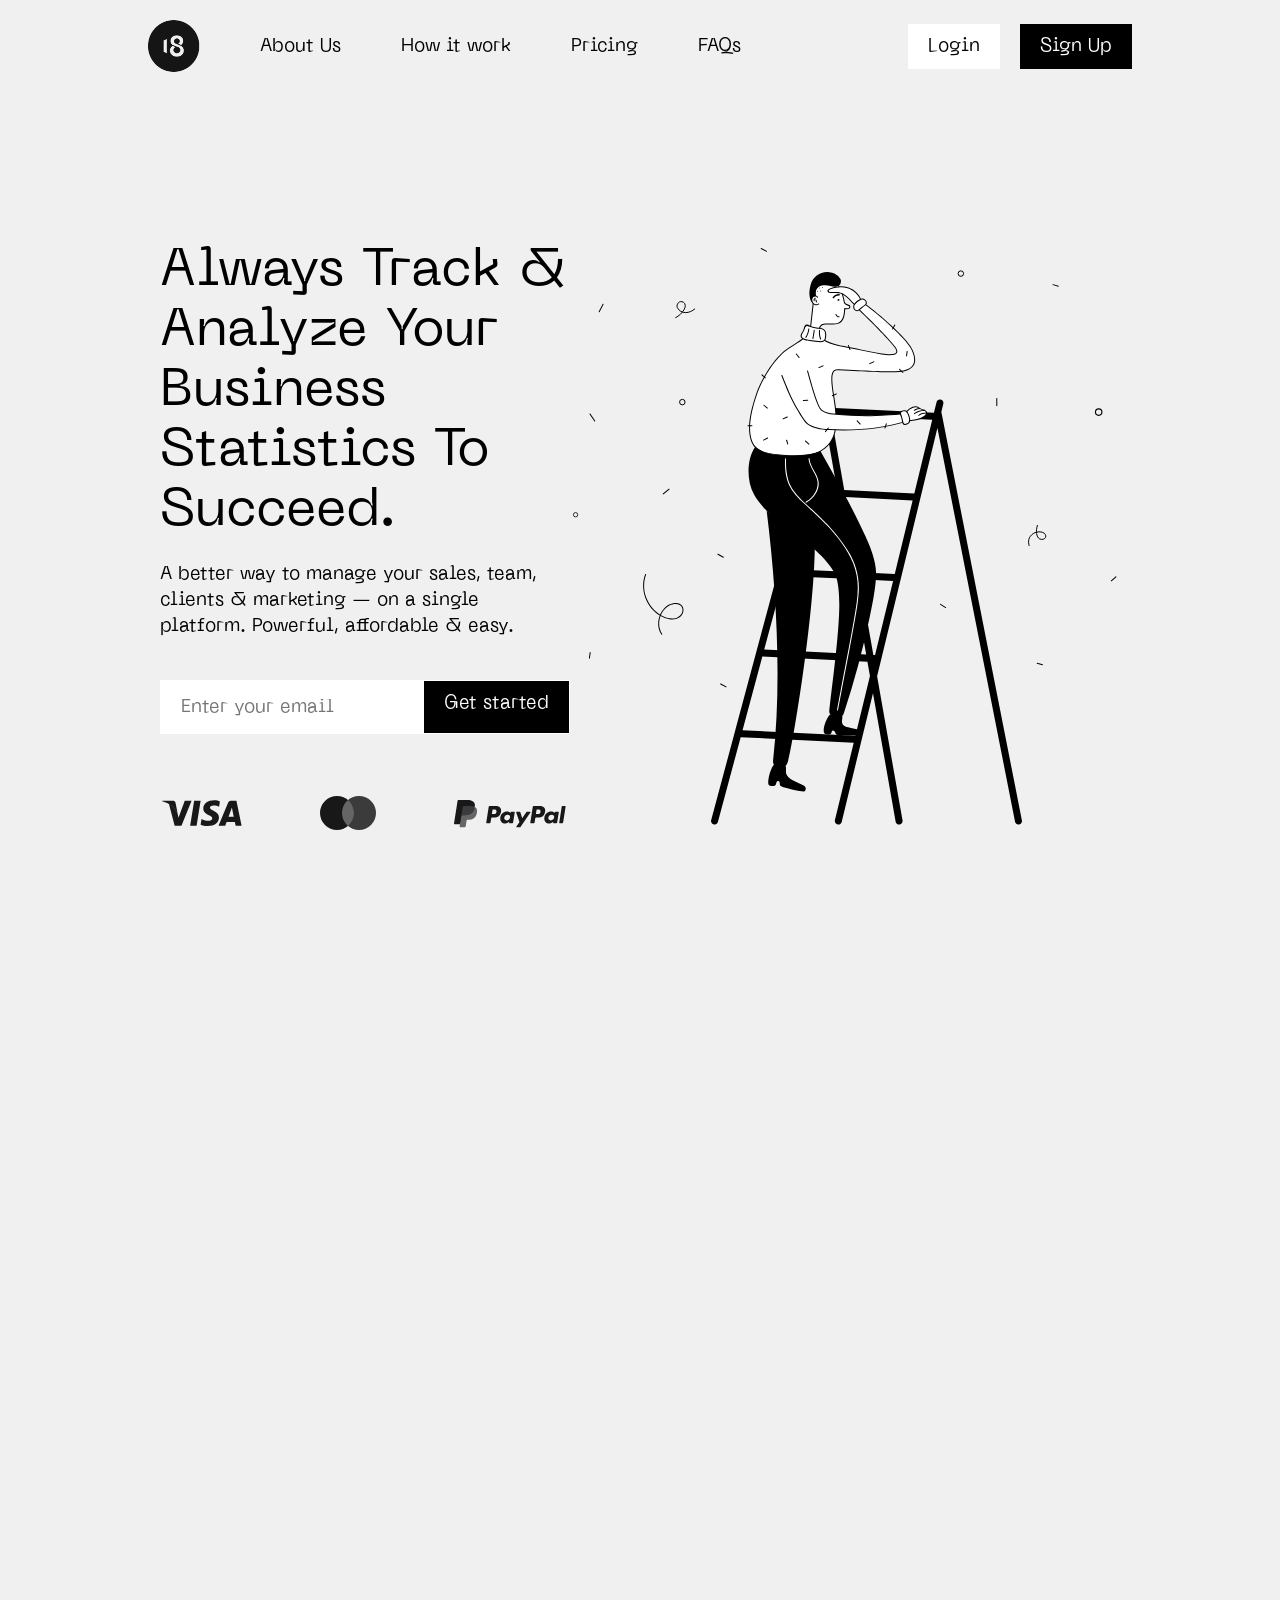
==== commit a68dc114: "Desktop and mobile version release" ====
--- a/2.html
+++ b/2.html
@@ -1,181 +1,235 @@
 <!DOCTYPE html>
 <html lang="en">
-  <head>
+  <head class="head">
     <meta charset="UTF-8" />
     <meta name="viewport" content="width=device-width, initial-scale=1.0" />
     <link rel="stylesheet" href="./index.css" />
     <link rel="stylesheet" href="./styles.css" />
     <title>2</title>
   </head>
-  <body>
-    <nav>
-      <div class="nav">
-        <img src="./imgs/logotype/18dark.png" alt="" />
-        <img src="./imgs/uiElements/icons/sandwich.svg" alt="" />
+  <body class="body">
+    <nav class="nav">
+      <img src="./imgs/logotype/18dark.png" alt="" />
+      <img
+        class="humburger"
+        src="./imgs/uiElements/icons/sandwich.svg"
+        alt=""
+      />
+      <div class="nav-desktop">
+        <div class="nav-tabs">
+          <a class="nav-tab">About Us</a>
+          <a class="nav-tab">How it work</a>
+          <a class="nav-tab">Pricing</a>
+          <a class="nav-tab">FAQs</a>
+        </div>
+        <div class="nav-buttons">
+          <a href="https://www.template.net/employee" class="nav-button"
+            >Login</a
+          >
+          <a
+            href="https://www.youtube.com/watch?v=dQw4w9WgXcQ"
+            class="nav-button__black"
+            >Sign Up</a
+          >
+        </div>
       </div>
     </nav>
 
-    <main>
+    <main class="main">
       <header class="header">
-        <div class="headerdesc">
-          <h1 class="header__heading">
-            Always Track & Analyze Your Business Statistics To Succeed.
-          </h1>
-          <p>
-            A better way to manage your sales, team, clients & marketing — on a
-            single platform. Powerful, affordable & easy.
-          </p>
+        <div class="header-content">
+          <div class="headerdesc">
+            <h1 class="header__heading">
+              Always Track & Analyze Your Business Statistics To Succeed.
+            </h1>
+            <p>
+              A better way to manage your sales, team, clients & marketing — on
+              a single platform. Powerful, affordable & easy.
+            </p>
+          </div>
+          <div class="headerstart">
+            <div class="email">
+              <input
+                type="text"
+                placeholder="Enter your email"
+                class="mailenter"
+              />
+              <a href="https://www.template.net/employee" class="button-email"
+                >Get started</a
+              >
+            </div>
+            <div class="headerpay">
+              <img src="./imgs/uiElements/methods/visa.svg" alt="" />
+              <img src="./imgs/uiElements/methods/mastercard.svg" alt="" />
+              <img src="./imgs/uiElements/methods/paypal.svg" alt="" />
+            </div>
+          </div>
         </div>
-        <div class="headerstart">
-          <div class="headermail">
-            <input
-              type="text"
-              placeholder="Enter your email"
-              class="mailenter"
-            />
-            <a href="https://www.template.net/employee" class="getstarted"
-              >Get started</a
-            >
-          </div>
-          <div class="headerpay">
-            <img src="./imgs/uiElements/methods/visa.svg" alt="" />
-            <img src="./imgs/uiElements/methods/mastercard.svg" alt="" />
-            <img src="./imgs/uiElements/methods/paypal.svg" alt="" />
-          </div>
-        </div>
+        <img class="header-img" src="./imgs/illustrations/ladder.svg" alt="" />
       </header>
       <div class="sections">
         <section class="section">
-          <h2 class="section-header">About Us</h2>
           <div class="section-content">
-            <h3>Faster, friendlier feedback loops make life easier.</h3>
-            <p>
-              Add a Viewer to your team so they can see everything you share, or
-              invite people to individual documents. It’s up to you.
-              Stakeholders can check out designs in their web browser, test
-              prototypes and leave feedback for free.
-            </p>
-          </div>
-          <img
-            src="./imgs/illustrations/earthfcker.svg"
-            class="section_img"
-            alt=""
-          />
+            <img
+              src="./imgs/illustrations/earthfcker.svg"
+              class="section_img__desktop"
+              alt=""
+            />
+            <div class="section_desc">
+              <h2 class="section-header">About Us</h2>
+              <div class="section-text">
+                <h3>Faster, friendlier feedback loops make life easier.</h3>
+                <p>
+                  Add a Viewer to your team so they can see everything you
+                  share, or invite people to individual documents. It’s up to
+                  you. Stakeholders can check out designs in their web browser,
+                  test prototypes and leave feedback for free.
+                </p>
+              </div>
 
-          <ul class="pricepoint">
-            <li class="pricepoint-item">
-              <span class="pricepoint-dot"></span>Shared Cloud Libraries, for a
-              single source of truth
-            </li>
-            <li class="pricepoint-item">
-              <span class="pricepoint-dot"></span>Prototype previews for user
-              testing and research
-            </li>
-            <li class="pricepoint-item">
-              <span class="pricepoint-dot"></span>Easy organization with
-              projects
-            </li>
-            <li class="pricepoint-item">
-              <span class="pricepoint-dot"></span>Free developer handoff, right
-              inside the browser
-            </li>
-            <li class="pricepoint-item">
-              <span class="pricepoint-dot"></span>Two-factor authentication and
-              SSO
-            </li>
-          </ul>
+              <img
+                src="./imgs/illustrations/earthfcker.svg"
+                class="section_img"
+                alt=""
+              />
+
+              <ul class="pricepoint">
+                <li class="pricepoint-item">
+                  <span class="pricepoint-dot"></span>Shared Cloud Libraries,
+                  for a single source of truth
+                </li>
+                <li class="pricepoint-item">
+                  <span class="pricepoint-dot"></span>Prototype previews for
+                  user testing and research
+                </li>
+                <li class="pricepoint-item">
+                  <span class="pricepoint-dot"></span>Easy organization with
+                  projects
+                </li>
+                <li class="pricepoint-item">
+                  <span class="pricepoint-dot"></span>Free developer handoff,
+                  right inside the browser
+                </li>
+                <li class="pricepoint-item">
+                  <span class="pricepoint-dot"></span>Two-factor authentication
+                  and SSO
+                </li>
+              </ul>
+            </div>
+          </div>
         </section>
 
         <section class="section">
-          <h2 class="section-header">How it works</h2>
+          <div class="section-content">
+            <div class="section_desc">
+              <h2 class="section-header">How it works</h2>
+              <h3>Building the best space for collaboration.</h3>
 
-          <h3>Building the best space for collaboration.</h3>
+              <img
+                src="./imgs/illustrations/chinila.svg"
+                alt=""
+                class="section_img"
+              />
 
-          <img
-            src="./imgs/illustrations/chinila.svg"
-            alt=""
-            class="section_img"
-          />
-
-          <div class="steps">
-            <div class="step">
-              <img
-                class="step-image"
-                src="./imgs/uiElements/icons/puzzle.svg"
-                alt=""
-              />
-              <div class="step-text">
-                <h4 class="step-heading">Shared Cloud Libraries</h4>
-                <p class="step-paragraph">
-                  Navigate to the Your work panel in the left sidebar. Select
-                  the library you want to share. Select the Share icon in the
-                  upper right to share the library.
-                </p>
-              </div>
-            </div>
-            <div class="step">
-              <img
-                class="step-image"
-                src="./imgs/uiElements/icons/dev.svg"
-                alt=""
-              />
-              <div class="step-text">
-                <h4 class="step-heading">
-                  Free developer handoff, right inside
-                </h4>
-                <p class="step-paragraph">
-                  Cloud Inspector makes it easy for developers to get the
-                  information they need to turn pixels into code — all in the
-                  browser and, most importantly, for free.
-                </p>
-              </div>
-            </div>
-            <div class="step">
-              <img
-                class="step-image"
-                src="./imgs/uiElements/icons/rocket.svg"
-                alt=""
-              />
-              <div class="step-text">
-                <h4 class="step-heading">Real-time collaborative editing</h4>
-                <p class="step-paragraph">
-                  Room Service helps you build real-time collaborative features.
-                  Add real-time data sync! Let users edit the same data at the
-                  same time.
-                </p>
-              </div>
-            </div>
-            <div class="step">
-              <img
-                class="step-image"
-                src="./imgs/uiElements/icons/box.svg"
-                alt=""
-              />
-              <div class="step-text">
-                <h4 class="step-heading">Integrations with the Cloud API</h4>
-                <p class="step-paragraph">
-                  Unlocking that value requires an iPaaS that delivers the
-                  transformative power of APIs and integration.
-                </p>
-              </div>
-            </div>
+              <div class="steps">
+                <div class="step">
+                  <img
+                    class="step-image"
+                    src="./imgs/uiElements/icons/puzzle.svg"
+                    alt=""
+                  />
+                  <div class="step-text">
+                    <h4 class="step-heading">Shared Cloud Libraries</h4>
+                    <p class="step-paragraph">
+                      Navigate to the Your work panel in the left sidebar.
+                      Select the library you want to share. Select the Share
+                      icon in the upper right to share the library.
+                    </p>
+                  </div>
+                </div>
+                <div class="step">
+                  <img
+                    class="step-image"
+                    src="./imgs/uiElements/icons/dev.svg"
+                    alt=""
+                  />
+                  <div class="step-text">
+                    <h4 class="step-heading">
+                      Free developer handoff, right inside
+                    </h4>
+                    <p class="step-paragraph">
+                      Cloud Inspector makes it easy for developers to get the
+                      information they need to turn pixels into code — all in
+                      the browser and, most importantly, for free.
+                    </p>
+                  </div>
+                </div>
+                <div class="step">
+                  <img
+                    class="step-image"
+                    src="./imgs/uiElements/icons/rocket.svg"
+                    alt=""
+                  />
+                  <div class="step-text">
+                    <h4 class="step-heading">
+                      Real-time collaborative editing
+                    </h4>
+                    <p class="step-paragraph">
+                      Room Service helps you build real-time collaborative
+                      features. Add real-time data sync! Let users edit the same
+                      data at the same time.
+                    </p>
+                  </div>
+                </div>
+                <div class="step">
+                  <img
+                    class="step-image"
+                    src="./imgs/uiElements/icons/box.svg"
+                    alt=""
+                  />
+                  <div class="step-text">
+                    <h4 class="step-heading">
+                      Integrations with the Cloud API
+                    </h4>
+                    <p class="step-paragraph">
+                      Unlocking that value requires an iPaaS that delivers the
+                      transformative power of APIs and integration.
+                    </p>
+                  </div>
+                </div>
+              </div>
+            </div>
+            <img
+              src="./imgs/illustrations/chinila.svg"
+              alt=""
+              class="section_img__desktop"
+            />
           </div>
         </section>
         <section class="section">
-          <h2 class="section-header">PRICING</h2>
-          <div class="priceing_cards">
-            <div class="section__price__desc">
-              <h3>Select a membership level the right price for you.</h3>
-              <p>
-                Prices listed in USD. Taxes may apply. By using program you
-                agree to our terms and policies.
-              </p>
-            </div>
+          <div class="section-content">
             <img
               src="./imgs/illustrations/svin.svg"
               alt=""
-              class="section_img"
+              class="section_img__desktop"
             />
+            <div class="section_desc">
+              <h2 class="section-header">PRICING</h2>
+              <div class="section-text">
+                <h3>Select a membership level the right price for you.</h3>
+                <p>
+                  Prices listed in USD. Taxes may apply. By using program you
+                  agree to our terms and policies.
+                </p>
+                <img
+                  src="./imgs/illustrations/svin.svg"
+                  alt=""
+                  class="section_img"
+                />
+              </div>
+            </div>
+          </div>
+          <div class="priceing-cards">
             <div class="pricing__sel">
               <div class="pricedesc">
                 <div class="pricehead">
@@ -200,7 +254,7 @@
               </div>
               <a
                 href="https://www.youtube.com/watch?v=dQw4w9WgXcQ"
-                class="button__black"
+                class="price-button__black"
                 >Join</a
               >
             </div>
@@ -237,7 +291,7 @@
               </div>
               <a
                 href="https://www.youtube.com/watch?v=dQw4w9WgXcQ"
-                class="button__white"
+                class="price-button__white"
                 >Join</a
               >
             </div>
@@ -271,144 +325,177 @@
               </div>
               <a
                 href="https://www.youtube.com/watch?v=dQw4w9WgXcQ"
-                class="button__black"
+                class="price-button__black"
                 >Join</a
               >
             </div>
           </div>
         </section>
         <section class="section">
-          <h2 class="section-header">faqs</h2>
           <div class="section-content">
-            <h3>Common Questions</h3>
-            <p>
-              The online form also provides links to a set of frequently asked
-              questions, other information materials related to the financial
-              disclosure programme.
-            </p>
+            <dev class="section_desc">
+              <h2 class="section-header">faqs</h2>
+              <div class="section-text">
+                <h3>Common Questions</h3>
+                <p>
+                  The online form also provides links to a set of frequently
+                  asked questions, other information materials related to the
+                  financial disclosure programme.
+                </p>
+                <img
+                  src="./imgs/illustrations/question.svg"
+                  alt=""
+                  class="section_img"
+                />
+              </div>
+              <div class="faqs">
+                <div class="faq">
+                  <div class="faq-box">
+                    <div class="faq-content">
+                      <div class="faq-header">
+                        <h4 class="faq-header-text">
+                          How much does a Teams subscription cost?
+                        </h4>
+                        <img src="./imgs/uiElements/icons/plus.svg" alt="" />
+                      </div>
+                      <p class="faq-text">
+                        Contributors are members of your team who need access to
+                        use the Mac app to create and edit Sketch documents.
+                        These prices don’t include sales tax, which may still
+                        apply. Head over to our pricing page to get full
+                        details.
+                      </p>
+                    </div>
+                  </div>
+                </div>
+                <div class="faq">
+                  <div class="faq-box">
+                    <div class="faq-content">
+                      <div class="faq-header">
+                        <h4 class="faq-header-text">
+                          Do I still need to purchase licenses for the Mac app?
+                        </h4>
+                        <img src="./imgs/uiElements/icons/minus.svg" alt="" />
+                      </div>
+                      <p class="faq-text"></p>
+                    </div>
+                  </div>
+                </div>
+                <div class="faq">
+                  <div class="faq-box">
+                    <div class="faq-content">
+                      <div class="faq-header">
+                        <h4 class="faq-header-text">
+                          What are the differences between Contributors and
+                          Viewers?
+                        </h4>
+                        <img src="./imgs/uiElements/icons/minus.svg" alt="" />
+                      </div>
+                      <p class="faq-text"></p>
+                    </div>
+                  </div>
+                </div>
+                <div class="faq">
+                  <div class="faq-box">
+                    <div class="faq-content">
+                      <div class="faq-header">
+                        <h4 class="faq-header-text">
+                          How long does the free Teams subscription trial last?
+                        </h4>
+                        <img src="./imgs/uiElements/icons/minus.svg" alt="" />
+                      </div>
+                      <p class="faq-text"></p>
+                    </div>
+                  </div>
+                </div>
+                <div class="faq">
+                  <div class="faq-box__last">
+                    <div class="faq-content">
+                      <div class="faq-header">
+                        <h4 class="faq-header-text">
+                          Will program for Teams replace volume licensing?
+                        </h4>
+                        <img src="./imgs/uiElements/icons/minus.svg" alt="" />
+                      </div>
+                      <p class="faq-text"></p>
+                    </div>
+                  </div>
+                </div>
+              </div>
+            </dev>
             <img
               src="./imgs/illustrations/question.svg"
               alt=""
-              class="section_img"
+              class="section_img__desktop"
             />
-          </div>
-          <div class="faqs">
-            <div class="faq">
-              <div class="faq-box">
-                <div class="faq-content">
-                  <div class="faq-header">
-                    <h4 class="faq-header-text">
-                      How much does a Teams subscription cost?
-                    </h4>
-                    <img src="./imgs/uiElements/icons/plus.svg" alt="" />
-                  </div>
-                  <p class="faq-text">
-                    Contributors are members of your team who need access to use
-                    the Mac app to create and edit Sketch documents. These
-                    prices don’t include sales tax, which may still apply. Head
-                    over to our pricing page to get full details.
-                  </p>
-                </div>
-              </div>
-            </div>
-            <div class="faq">
-              <div class="faq-box">
-                <div class="faq-content">
-                  <div class="faq-header">
-                    <h4 class="faq-header-text">
-                      Do I still need to purchase licenses for the Mac app?
-                    </h4>
-                    <img src="./imgs/uiElements/icons/minus.svg" alt="" />
-                  </div>
-                  <p class="faq-text"></p>
-                </div>
-              </div>
-            </div>
-            <div class="faq">
-              <div class="faq-box">
-                <div class="faq-content">
-                  <div class="faq-header">
-                    <h4 class="faq-header-text">
-                      What are the differences between Contributors and Viewers?
-                    </h4>
-                    <img src="./imgs/uiElements/icons/minus.svg" alt="" />
-                  </div>
-                  <p class="faq-text"></p>
-                </div>
-              </div>
-            </div>
-            <div class="faq">
-              <div class="faq-box">
-                <div class="faq-content">
-                  <div class="faq-header">
-                    <h4 class="faq-header-text">
-                      How long does the free Teams subscription trial last?
-                    </h4>
-                    <img src="./imgs/uiElements/icons/minus.svg" alt="" />
-                  </div>
-                  <p class="faq-text"></p>
-                </div>
-              </div>
-            </div>
-            <div class="faq">
-              <div class="faq-box__last">
-                <div class="faq-content">
-                  <div class="faq-header">
-                    <h4 class="faq-header-text">
-                      Will program for Teams replace volume licensing?
-                    </h4>
-                    <img src="./imgs/uiElements/icons/minus.svg" alt="" />
-                  </div>
-                  <p class="faq-text"></p>
-                </div>
-              </div>
-            </div>
           </div>
         </section>
       </div>
     </main>
     <footer class="footer">
-      <div class="logo">
-        <img src="./imgs/logotype/18light.png" alt="" />
-      </div>
-      <div class="footer-email">
-        <h3 class="footer-email__text">Want to recieve our awesome stories?</h3>
-        <div class="headermail">
-          <input type="text" placeholder="Enter your email" class="mailenter" />
-          <a href="https://www.template.net/employee" class="getstarted"
-            >Subscribe</a
-          >
+      <div class="footer-content">
+        <div class="footer__up">
+          <div class="footer__first">
+            <div class="logo">
+              <img src="./imgs/logotype/18light.png" alt="" />
+            </div>
+            <div class="footer-email">
+              <h3 class="footer-email__text">
+                Want to recieve our awesome stories?
+              </h3>
+              <div class="email">
+                <input
+                  type="text"
+                  placeholder="Enter your email"
+                  class="mailenter"
+                />
+                <a href="https://www.template.net/employee" class="button-email"
+                  >Subscribe</a
+                >
+              </div>
+            </div>
+          </div>
+          <div class="footer__second">
+            <div class="footer-links">
+              <p class="footer-link">About us</p>
+              <p class="footer-link">How it works</p>
+              <p class="footer-link">Pricing</p>
+              <p class="footer-link">FAQs</p>
+            </div>
+          </div>
+          <div class="footer__third">
+            <div class="footer-links">
+              <p class="footer-link">Lead generation</p>
+              <p class="footer-link">Customer engagement</p>
+              <p class="footer-link">Customer support</p>
+              <p class="footer-link">Help Center Articles</p>
+              <p class="footer-link">Outbound Messages</p>
+            </div>
+            <div class="footer-links">
+              <h4 class="footer-link__heading">Email</h4>
+              <p class="footer-link__alt">info@the18.design</p>
+              <p class="footer-link__alt__desktop">info@the18.design</p>
+            </div>
+          </div>
         </div>
-      </div>
-      <div class="footer-links">
-        <p class="footer-link">About us</p>
-        <p class="footer-link">How it works</p>
-        <p class="footer-link">Pricing</p>
-        <p class="footer-link">FAQs</p>
-      </div>
-      <div class="footer-links">
-        <p class="footer-link">Lead generation</p>
-        <p class="footer-link">Customer engagement</p>
-        <p class="footer-link">Customer support</p>
-        <p class="footer-link">Help Center Articles</p>
-        <p class="footer-link">Outbound Messages</p>
-      </div>
-      <div class="footer-links">
-        <h4 class="footer-link__heading">Email</h4>
-        <p class="footer-link__alt">info@the18.design</p>
-      </div>
-      <div class="social">
-        <img src="./imgs/uiElements/social/facebook.svg" alt="" />
-        <img src="./imgs/uiElements/social/twitter.svg" alt="" />
-        <img src="./imgs/uiElements/social/google.svg" alt="" />
-        <img src="./imgs/uiElements/social/in.svg" alt="" />
-        <img src="./imgs/uiElements/social/youtube.svg" alt="" />
-      </div>
-      <div class="footer-links">
-        <p class="footer-link__alt">
-          © The 18 Design, <br />
-          All rights reserved.
-        </p>
+        <div class="footer__down">
+          <div class="social">
+            <img src="./imgs/uiElements/social/facebook.svg" alt="" />
+            <img src="./imgs/uiElements/social/twitter.svg" alt="" />
+            <img src="./imgs/uiElements/social/google.svg" alt="" />
+            <img src="./imgs/uiElements/social/in.svg" alt="" />
+            <img src="./imgs/uiElements/social/youtube.svg" alt="" />
+          </div>
+          <div class="footer-links">
+            <p class="footer-link__alt">
+              © The 18 Design, <br />
+              All rights reserved.
+            </p>
+            <p class="footer-link__alt__desktop">
+              © The 18 Design, All rights reserved.
+            </p>
+          </div>
+        </div>
       </div>
     </footer>
   </body>
--- a/styles.css
+++ b/styles.css
@@ -1,10 +1,3 @@
-main {
-  display: flex;
-  flex-direction: column;
-  max-width: 1024px;
-  margin: 0 auto;
-}
-
 p {
   line-height: 26px;
 }
@@ -17,36 +10,78 @@
 h4 {
   font-size: 28px;
 }
-body {
+.header {
   padding: 20px 16px;
-}
+  max-width: 640px;
+}
+@media screen and (min-width: 1024px) {
+  .header {
+    max-width: 1024px;
+  }
+}
+
+.body {
+  display: flex;
+  flex-direction: column;
+  align-items: center;
+}
+@media screen and (min-width: 1024px) {
+  .body {
+    display: flex;
+    flex-direction: column;
+    align-items: center;
+  }
+}
+
+.main {
+  display: flex;
+  flex-direction: column;
+  gap: 100px;
+  padding: 0px 16px;
+  margin: 130px 0px 0px;
+  max-width: 640px;
+}
+@media screen and (min-width: 1024px) {
+  .main {
+    max-width: 1024px;
+  }
+}
+
 .header__heading {
   font-size: 52px;
   line-height: 60px;
 }
 
 .sections {
-  padding: 16px;
-  display: flex;
-  flex-direction: column;
-  align-items: flex-start;
-  gap: 64px;
+  padding: 0px 16px;
+  display: flex;
+  flex-direction: column;
+  align-items: flex-start;
+  gap: 84px;
   width: 100%;
   margin-bottom: 115px;
 }
 .section {
   display: flex;
   flex-direction: column;
-  align-items: flex-start;
+  align-items: center;
   gap: 40px;
   width: 100%;
 }
 
-.priceing_cards {
+.priceing-cards {
   gap: 40px;
   display: flex;
   flex-direction: column;
   align-items: center;
+  width: 100%;
+}
+
+@media screen and (min-width: 1024px) {
+  .priceing-cards {
+    flex-direction: row;
+    gap: 24px;
+  }
 }
 
 .section__price__desc {
@@ -62,6 +97,7 @@
   font-size: 14px;
   font-weight: 800;
   text-transform: uppercase;
+  max-width: fit-content;
 }
 
 .section-content {
@@ -73,6 +109,27 @@
   width: 100%;
 }
 
+@media screen and (min-width: 1024px) {
+  .section-content {
+    flex-direction: row;
+  }
+}
+
+.section_desc {
+  gap: 60px;
+  display: flex;
+  flex-direction: column;
+  align-items: flex-start;
+  justify-content: center;
+  width: 100%;
+}
+
+.section-text {
+  display: flex;
+  flex-direction: column;
+  gap: 20px;
+}
+
 .section_img {
   display: flex;
   justify-self: center;
@@ -80,6 +137,22 @@
   height: 100%;
 }
 
+@media screen and (min-width: 1024px) {
+  .section_img {
+    display: none;
+  }
+}
+
+.section_img__desktop {
+  display: none;
+}
+
+@media screen and (min-width: 1024px) {
+  .section_img__desktop {
+    display: block;
+  }
+}
+
 .step {
   gap: 20px;
   display: flex;
@@ -87,6 +160,12 @@
   align-items: flex-start;
   justify-content: center;
   width: 100%;
+}
+
+@media screen and (min-width: 1024px) {
+  .step {
+    flex-direction: row;
+  }
 }
 
 .steps {
@@ -96,6 +175,12 @@
   align-items: flex-start;
   justify-content: center;
   width: 100%;
+}
+
+@media screen and (min-width: 1024px) {
+  .steps {
+    gap: 48px;
+  }
 }
 
 .step-text {
@@ -119,34 +204,55 @@
   background-color: white;
   height: 640px;
   width: 100%;
+  max-width: 400px;
   display: flex;
   flex-direction: column;
   align-items: flex-start;
   justify-content: space-between;
   padding: 40px;
+}
+
+@media screen and (min-width: 1024px) {
+  .pricing {
+    padding: 40px 20px;
+  }
 }
 
 .pricing__sel {
   background-color: white;
   height: 640px;
   width: 100%;
+  max-width: 400px;
   display: flex;
   border: 1px solid black;
   flex-direction: column;
   align-items: flex-start;
   justify-content: space-between;
   padding: 40px;
+}
+
+@media screen and (min-width: 1024px) {
+  .pricing__sel {
+    padding: 40px 20px;
+  }
 }
 
 .pricing__dark {
   background-color: #151515;
   height: 640px;
   width: 100%;
+  max-width: 400px;
   display: flex;
   flex-direction: column;
   align-items: flex-start;
   justify-content: space-between;
   padding: 40px;
+}
+
+@media screen and (min-width: 1024px) {
+  .pricing__dark {
+    padding: 40px 20px;
+  }
 }
 
 .pricehead {
@@ -159,9 +265,10 @@
 
 .pricename {
   max-width: 213px;
-}
-
-.button__black {
+  font-size: 20px;
+}
+
+.price-button__black {
   display: flex;
   background-color: black;
   color: white;
@@ -180,6 +287,7 @@
 .pricepoint-item {
   display: flex;
   align-items: center;
+  font-size: 18px;
 }
 .pricepoint-dot {
   margin: 0px 15px;
@@ -189,7 +297,7 @@
   background-color: #151515;
 }
 
-.button__white {
+.price-button__white {
   display: flex;
   background-color: white;
   color: black;
@@ -211,6 +319,7 @@
 
 .pricename__white {
   color: white;
+  font-size: 20px;
 }
 .pricepoint-item__white {
   color: white;
@@ -222,10 +331,74 @@
   display: flex;
   flex-direction: row;
   justify-content: space-between;
+  width: 100%;
   padding: 15px 16px;
-}
-
-.header {
+  max-width: 1024px;
+}
+
+@media screen and (min-width: 1024px) {
+  .nav {
+    padding: 20px;
+    gap: 60px;
+  }
+}
+
+.humburger {
+  display: block;
+}
+
+@media screen and (min-width: 1024px) {
+  .humburger {
+    display: none;
+  }
+}
+
+.nav-desktop {
+  display: none;
+}
+
+@media screen and (min-width: 1024px) {
+  .nav-desktop {
+    display: block;
+    display: flex;
+    flex-direction: row;
+    justify-content: space-between;
+    width: 100%;
+  }
+}
+
+.nav-tabs {
+  display: flex;
+  flex-direction: row;
+  gap: 60px;
+  align-items: center;
+  width: 100%;
+}
+
+.nav-buttons {
+  display: flex;
+  flex-direction: row;
+  align-items: center;
+  width: fit-content;
+  gap: 20px;
+}
+
+.nav-button {
+  background-color: white;
+  width: max-content;
+  padding: 14px 20px;
+  max-width: fit-content;
+}
+
+.nav-button__black {
+  background-color: black;
+  width: max-content;
+  padding: 14px 20px;
+  max-width: fit-content;
+  color: white;
+}
+
+.header-content {
   display: flex;
   flex-direction: column;
   justify-content: flex-start;
@@ -235,10 +408,19 @@
 
 @media screen and (min-width: 1024px) {
   .header {
+    display: flex;
     flex-direction: row;
   }
 }
 
+.header-img {
+  display: none;
+}
+@media screen and (min-width: 1024px) {
+  .header-img {
+    display: block;
+  }
+}
 .headerdesc {
   display: flex;
   flex-direction: column;
@@ -256,7 +438,7 @@
   gap: 60px;
 }
 
-.headermail {
+.email {
   display: flex;
   flex-direction: row;
   justify-content: center;
@@ -276,22 +458,19 @@
   background-color: white;
 }
 
-.getstarted {
-  display: flex;
-  width: 152px;
+.button-email {
+  background-color: black;
+  width: 100%;
+  max-width: fit-content;
   height: 52px;
-  flex-direction: row;
-  align-items: center;
-  justify-content: center;
-  padding: 16px 20px;
-  background-color: #151515;
+  padding: 14px 20px;
   color: white;
 }
 
 .headerpay {
   display: flex;
   flex-direction: row;
-  justify-content: space-evenly;
+  justify-content: space-between;
   align-items: center;
   width: 100%;
 }
@@ -303,6 +482,7 @@
   align-items: flex-start;
   gap: 20px;
   margin: 20px 0px 20px 0px;
+  width: 100%;
 }
 .faq-box {
   display: flex;
@@ -317,6 +497,7 @@
   flex-direction: row;
   justify-content: space-between;
   align-items: flex-start;
+  width: 100%;
 }
 
 .faq-header-text {
@@ -335,13 +516,29 @@
   padding: 16px;
   display: flex;
   flex-direction: column;
-  align-items: flex-start;
-  gap: 60px;
+  align-items: center;
   width: 100%;
   background-color: #151515;
   padding: 32px 16px 32px 16px;
 }
 
+.footer-content {
+  display: flex;
+  flex-direction: column;
+  align-items: center;
+  gap: 60px;
+  width: 100%;
+  max-width: 1024px;
+}
+
+.logo {
+  display: flex;
+  width: 100%;
+  align-items: flex-start;
+  flex-direction: column;
+  justify-content: flex-start;
+}
+
 .footer-email {
   display: flex;
   flex-direction: column;
@@ -350,18 +547,35 @@
   gap: 20px;
 }
 
+@media screen and (min-width: 1024px) {
+  .footer-email {
+    gap: 40px;
+  }
+}
+
 .footer-email__text {
   color: white;
   font-size: 32px;
 }
 
+@media screen and (min-width: 1024px) {
+  .footer-email__text {
+    font-size: 52px;
+  }
+}
+
 .footer-links {
   display: flex;
   flex-direction: column;
   justify-content: flex-start;
   align-items: center;
   gap: 24px;
-  width: 100%;
+}
+
+@media screen and (min-width: 1024px) {
+  .footer-links {
+    align-items: flex-start;
+  }
 }
 
 .footer-link {
@@ -379,9 +593,103 @@
   font-family: "Times New Roman", Times, serif;
 }
 
+@media screen and (min-width: 1024px) {
+  .footer-link__alt {
+    display: none;
+  }
+}
+
+.footer-link__alt__desktop {
+  color: white;
+  font-family: "Times New Roman", Times, serif;
+  display: none;
+}
+
+@media screen and (min-width: 1024px) {
+  .footer-link__alt__desktop {
+    display: block;
+  }
+}
+
 .social {
   display: flex;
   flex-direction: row;
   justify-content: space-between;
   width: 100%;
-}
+  max-width: 380px;
+}
+
+.footer__up {
+  display: flex;
+  flex-direction: column;
+  align-items: center;
+  gap: 60px;
+}
+
+@media screen and (min-width: 1024px) {
+  .footer__up {
+    flex-direction: row;
+    align-items: flex-start;
+    justify-content: space-between;
+  }
+}
+
+.footer__down {
+  display: flex;
+  flex-direction: column;
+  align-items: center;
+  gap: 60px;
+  width: 100%;
+}
+
+@media screen and (min-width: 1024px) {
+  .footer__down {
+    flex-direction: row-reverse;
+    justify-content: space-between;
+  }
+}
+
+.footer__first {
+  display: flex;
+  flex-direction: column;
+  align-items: center;
+  gap: 60px;
+  width: 100%;
+}
+
+@media screen and (min-width: 1024px) {
+  .footer__first {
+    align-items: flex-start;
+    min-width: 480px;
+  }
+}
+
+.footer__second {
+  display: flex;
+  flex-direction: column;
+  align-items: center;
+  gap: 60px;
+  width: 100%;
+  max-width: fit-content;
+}
+
+@media screen and (min-width: 1024px) {
+  .footer__second {
+    align-items: flex-start;
+  }
+}
+
+.footer__third {
+  display: flex;
+  flex-direction: column;
+  align-items: center;
+  gap: 60px;
+  width: 100%;
+  max-width: fit-content;
+}
+
+@media screen and (min-width: 1024px) {
+  .footer__third {
+    align-items: flex-start;
+  }
+}
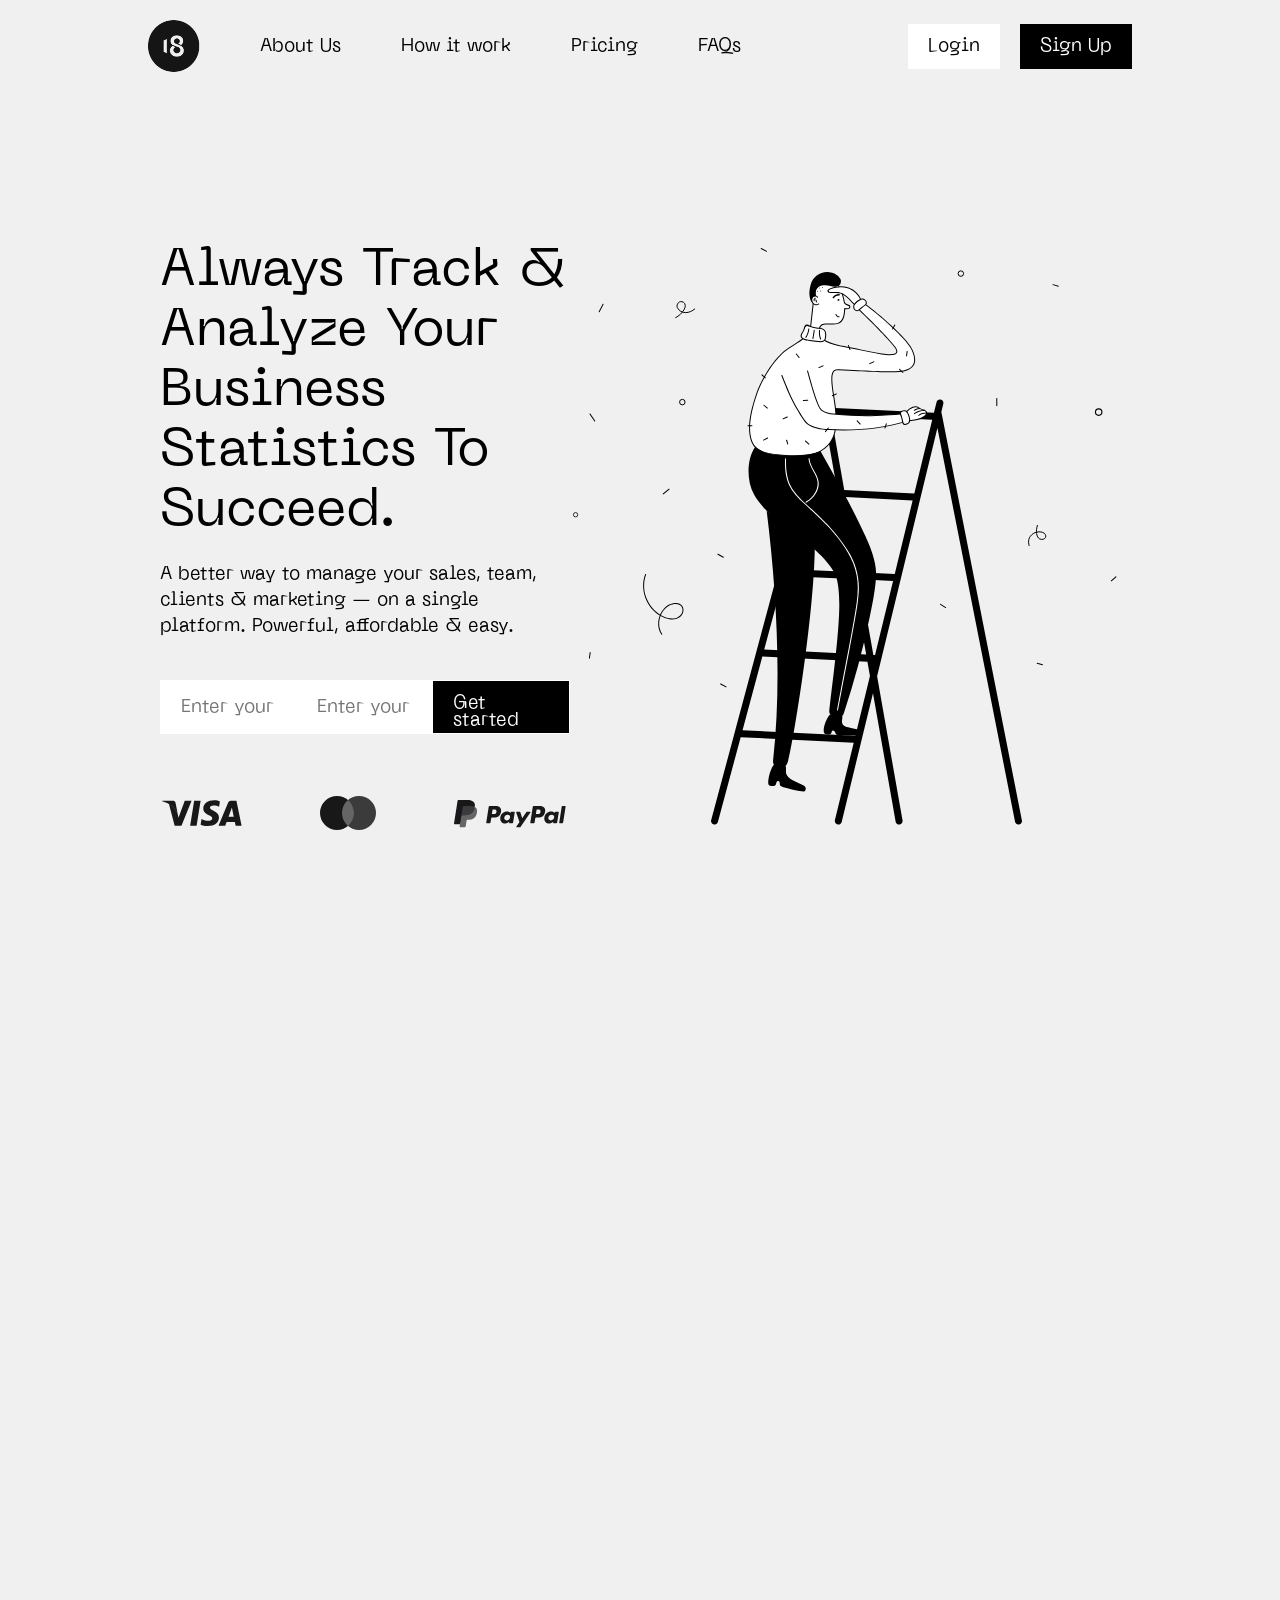
==== commit 1ee1077e: "bruh" ====
--- a/2.html
+++ b/2.html
@@ -23,14 +23,12 @@
           <a class="nav-tab">FAQs</a>
         </div>
         <div class="nav-buttons">
-          <a href="https://www.template.net/employee" class="nav-button"
+          <a
+            href="https://i.etsystatic.com/43701544/r/il/8dac9b/7276851912/il_570xN.7276851912_rq1j.jpg"
+            class="nav-button"
             >Login</a
           >
-          <a
-            href="https://www.youtube.com/watch?v=dQw4w9WgXcQ"
-            class="nav-button__black"
-            >Sign Up</a
-          >
+          <a href="/account.html" class="nav-button__black">Sign Up</a>
         </div>
       </div>
     </nav>
@@ -54,9 +52,12 @@
                 placeholder="Enter your email"
                 class="mailenter"
               />
-              <a href="https://www.template.net/employee" class="button-email"
-                >Get started</a
-              >
+              <input
+                type="text"
+                placeholder="Enter your email"
+                class="mailenter"
+              />
+              <a href="#" class="button-email">Get started</a>
             </div>
             <div class="headerpay">
               <img src="./imgs/uiElements/methods/visa.svg" alt="" />
@@ -449,7 +450,9 @@
                   placeholder="Enter your email"
                   class="mailenter"
                 />
-                <a href="https://www.template.net/employee" class="button-email"
+                <a
+                  href="https://i.etsystatic.com/43701544/r/il/8dac9b/7276851912/il_570xN.7276851912_rq1j.jpg"
+                  class="button-email"
                   >Subscribe</a
                 >
               </div>
@@ -498,5 +501,6 @@
         </div>
       </div>
     </footer>
+    <script src="./index.js"></script>
   </body>
 </html>
--- a/styles.css
+++ b/styles.css
@@ -36,14 +36,18 @@
 .main {
   display: flex;
   flex-direction: column;
+  align-items: center;
+  justify-content: center;
   gap: 100px;
   padding: 0px 16px;
-  margin: 130px 0px 0px;
+  margin: 40px 0px 0px;
   max-width: 640px;
+  width: 100%;
 }
 @media screen and (min-width: 1024px) {
   .main {
     max-width: 1024px;
+    margin: 130px 0px 0px;
   }
 }
 
@@ -277,6 +281,19 @@
   align-items: center;
   padding: 14px 36px;
   width: 100%;
+  max-width: 360px;
+}
+
+.price-button__white {
+  display: flex;
+  background-color: white;
+  color: black;
+  flex-direction: row;
+  justify-content: center;
+  align-items: center;
+  padding: 14px 36px;
+  width: 100%;
+  max-width: 360px;
 }
 
 .pricepoint {
@@ -297,17 +314,6 @@
   background-color: #151515;
 }
 
-.price-button__white {
-  display: flex;
-  background-color: white;
-  color: black;
-  flex-direction: row;
-  justify-content: center;
-  align-items: center;
-  padding: 14px 36px;
-  width: 100%;
-}
-
 .pricepoint-dot__white {
   margin: 0 15px;
   display: block;
@@ -693,3 +699,69 @@
     align-items: flex-start;
   }
 }
+
+.nav__account {
+  display: flex;
+  flex-direction: row;
+  justify-content: space-between;
+  width: 100%;
+  padding: 15px 16px;
+  max-width: 1024px;
+}
+
+.account-heading__mobile {
+  font-size: 32px;
+}
+
+@media screen and (min-width: 1024px) {
+  .account-heading__mobile {
+    display: none;
+  }
+}
+
+.account-heading {
+  display: none;
+  font-size: 48px;
+}
+
+@media screen and (min-width: 1024px) {
+  .account-heading {
+    display: block;
+  }
+}
+
+.account {
+  display: flex;
+  flex-direction: column;
+  gap: 40px;
+  align-items: center;
+  width: 100%;
+}
+
+@media screen and (min-width: 1024px) {
+  .account {
+    gap: 120px;
+    max-width: 720px;
+  }
+}
+
+.account-content {
+  display: flex;
+  flex-direction: column;
+  gap: 20px;
+  width: 100%;
+  margin-top: 120px;
+}
+
+@media screen and (min-width: 1024px) {
+  .account-content {
+    margin-top: 0px;
+  }
+}
+
+.account-item {
+  display: flex;
+  flex-direction: row;
+  justify-content: space-between;
+  gap: 10px;
+}
